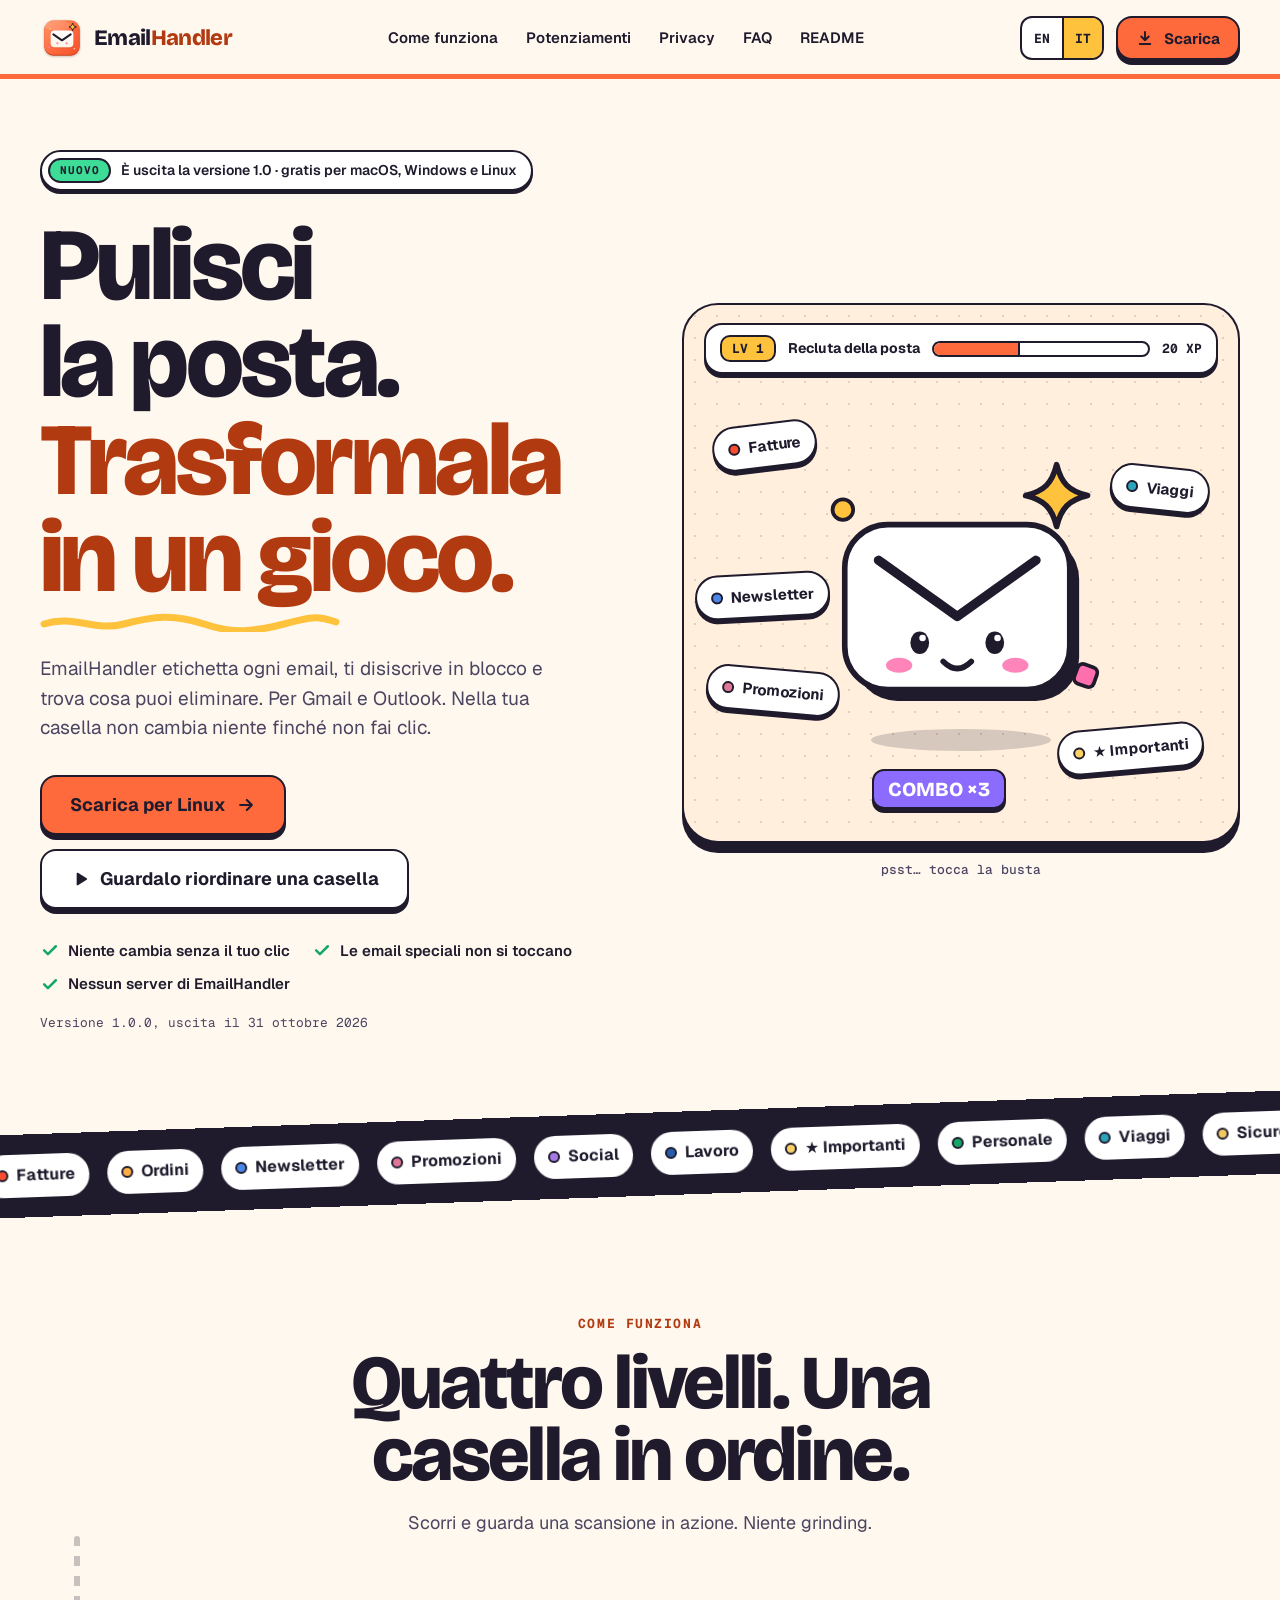
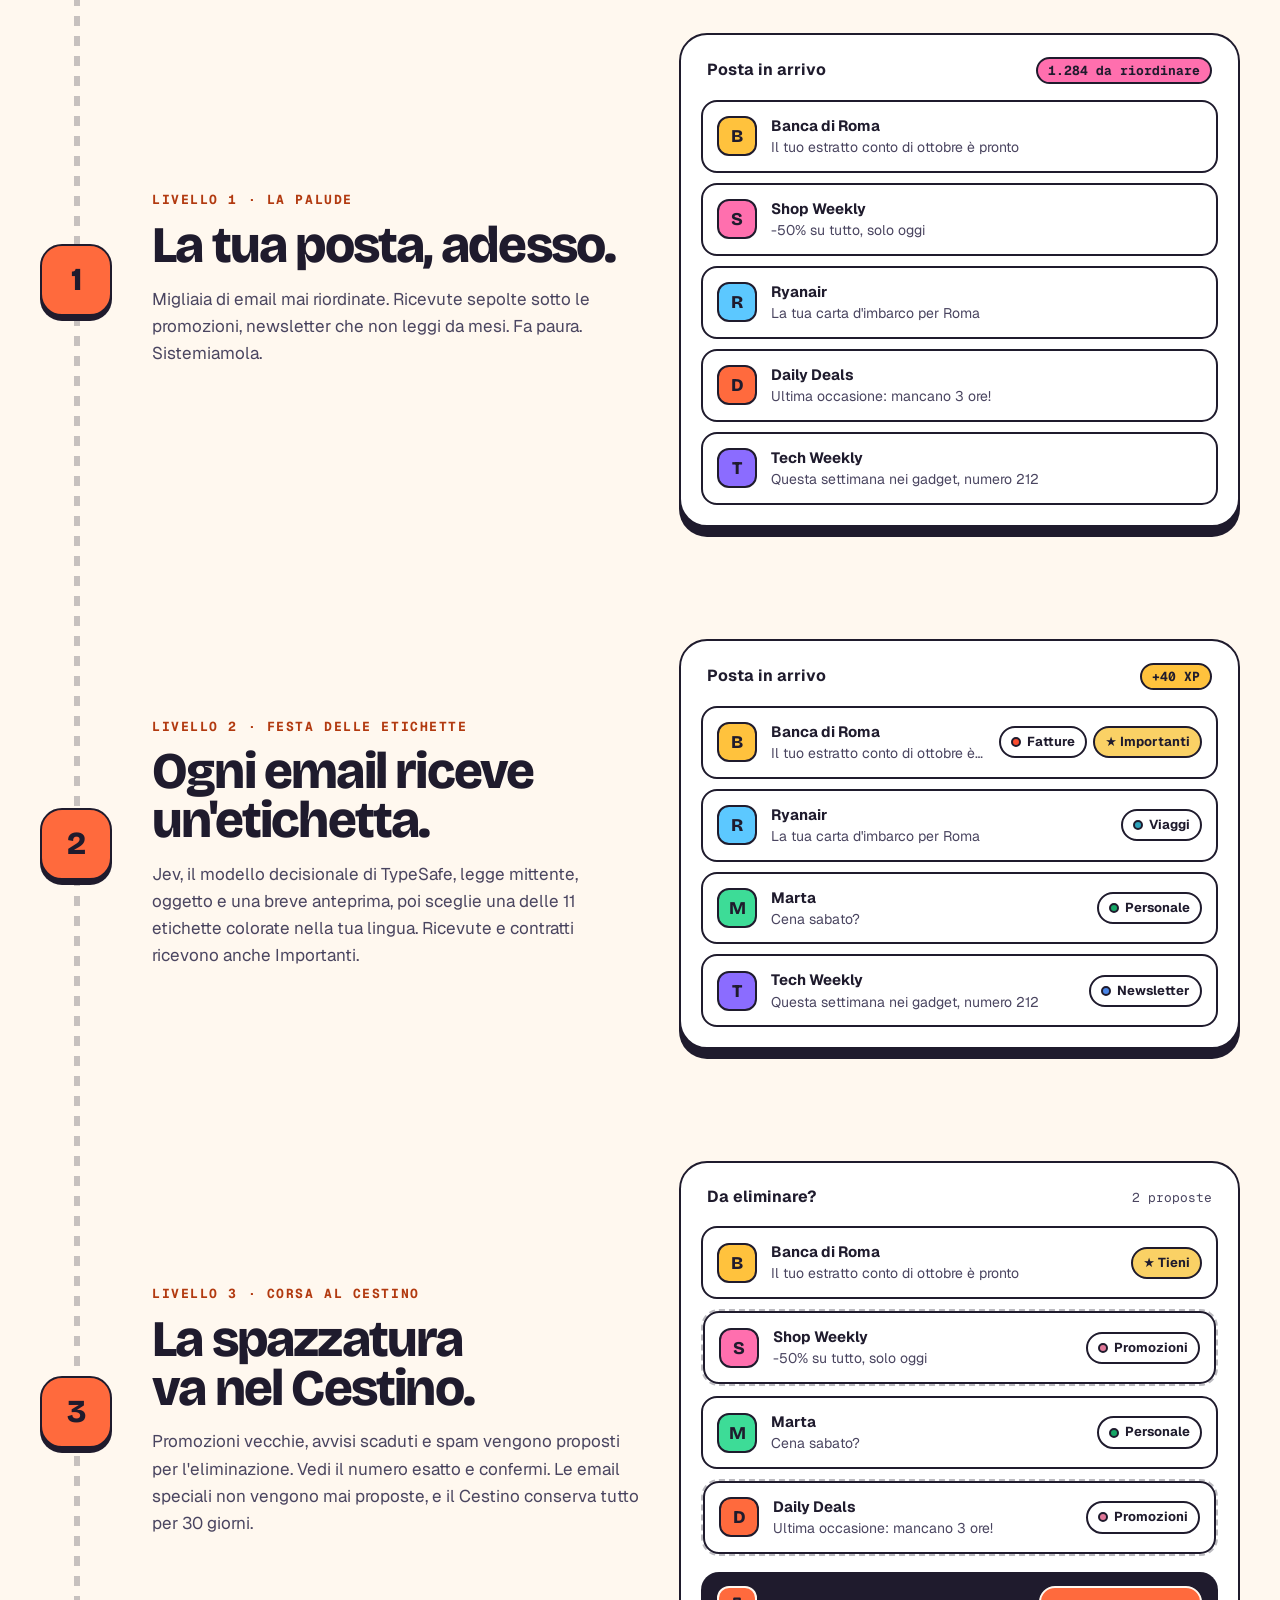
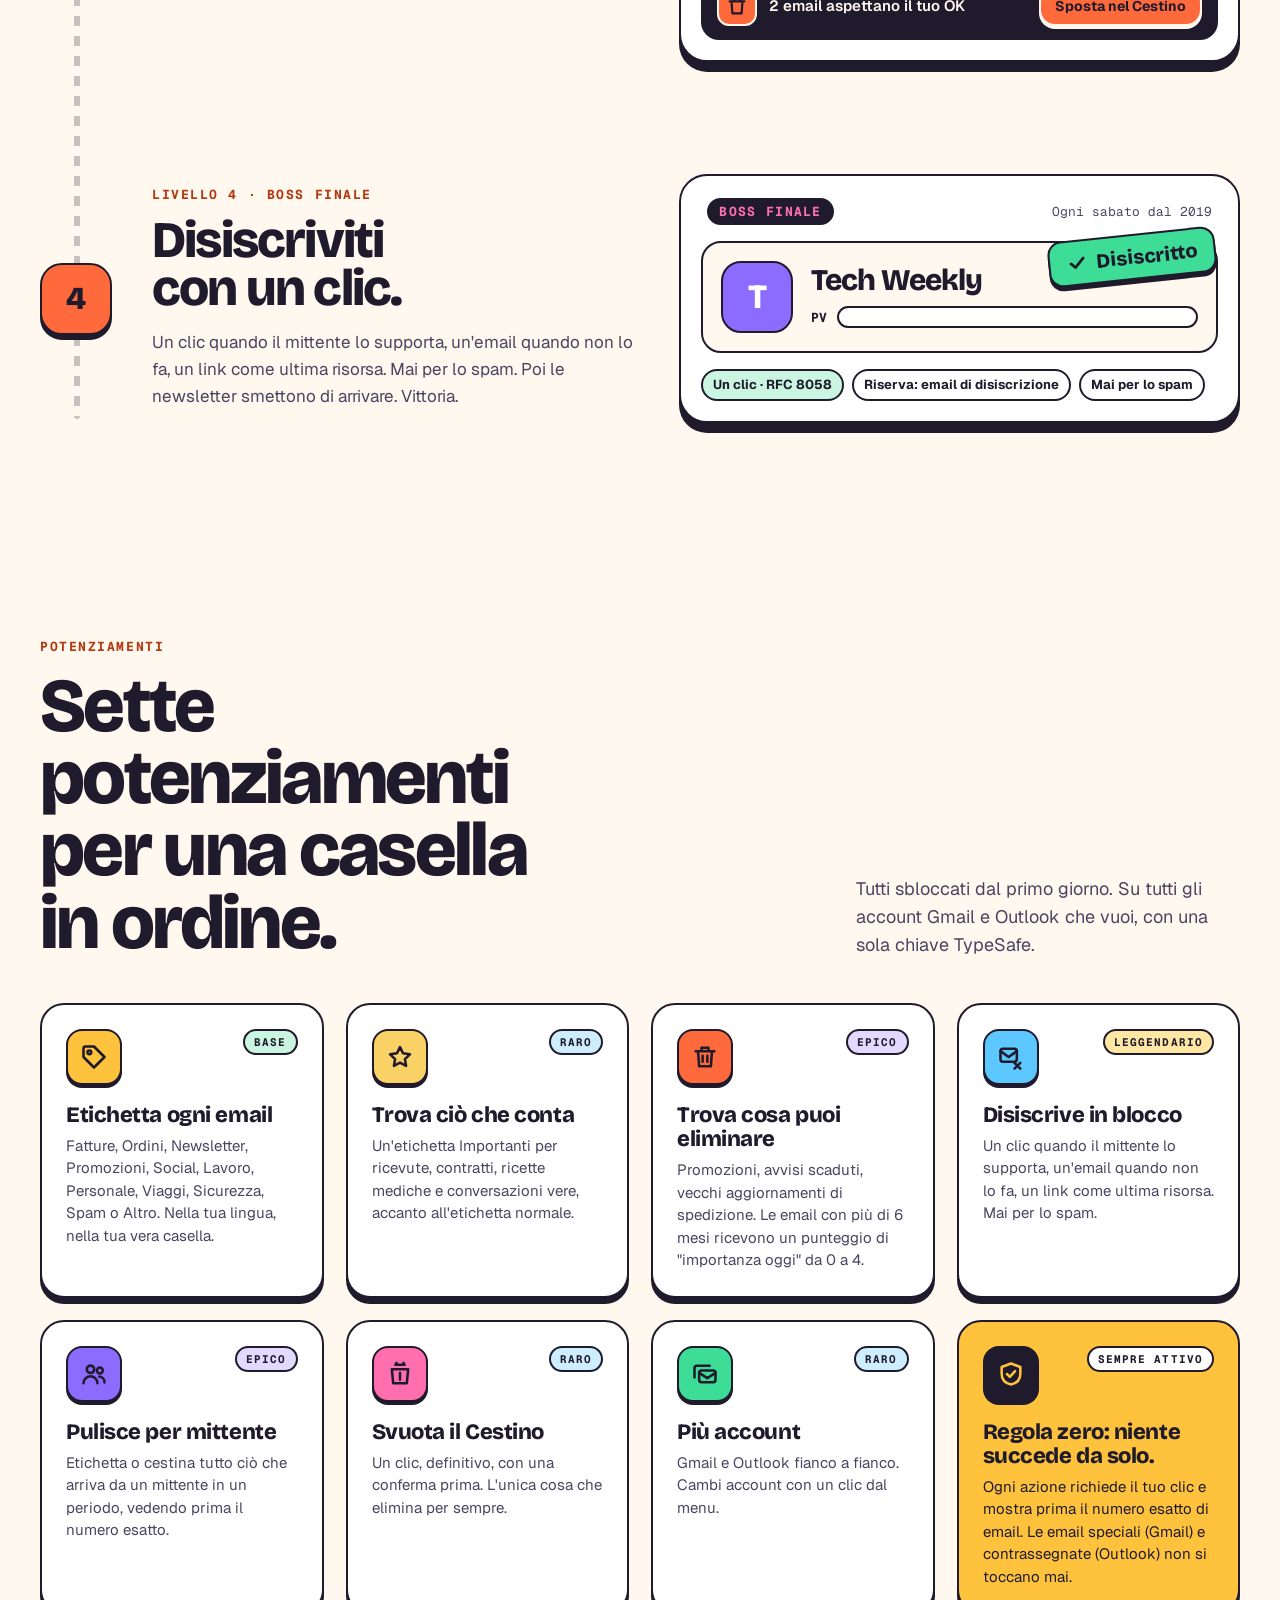
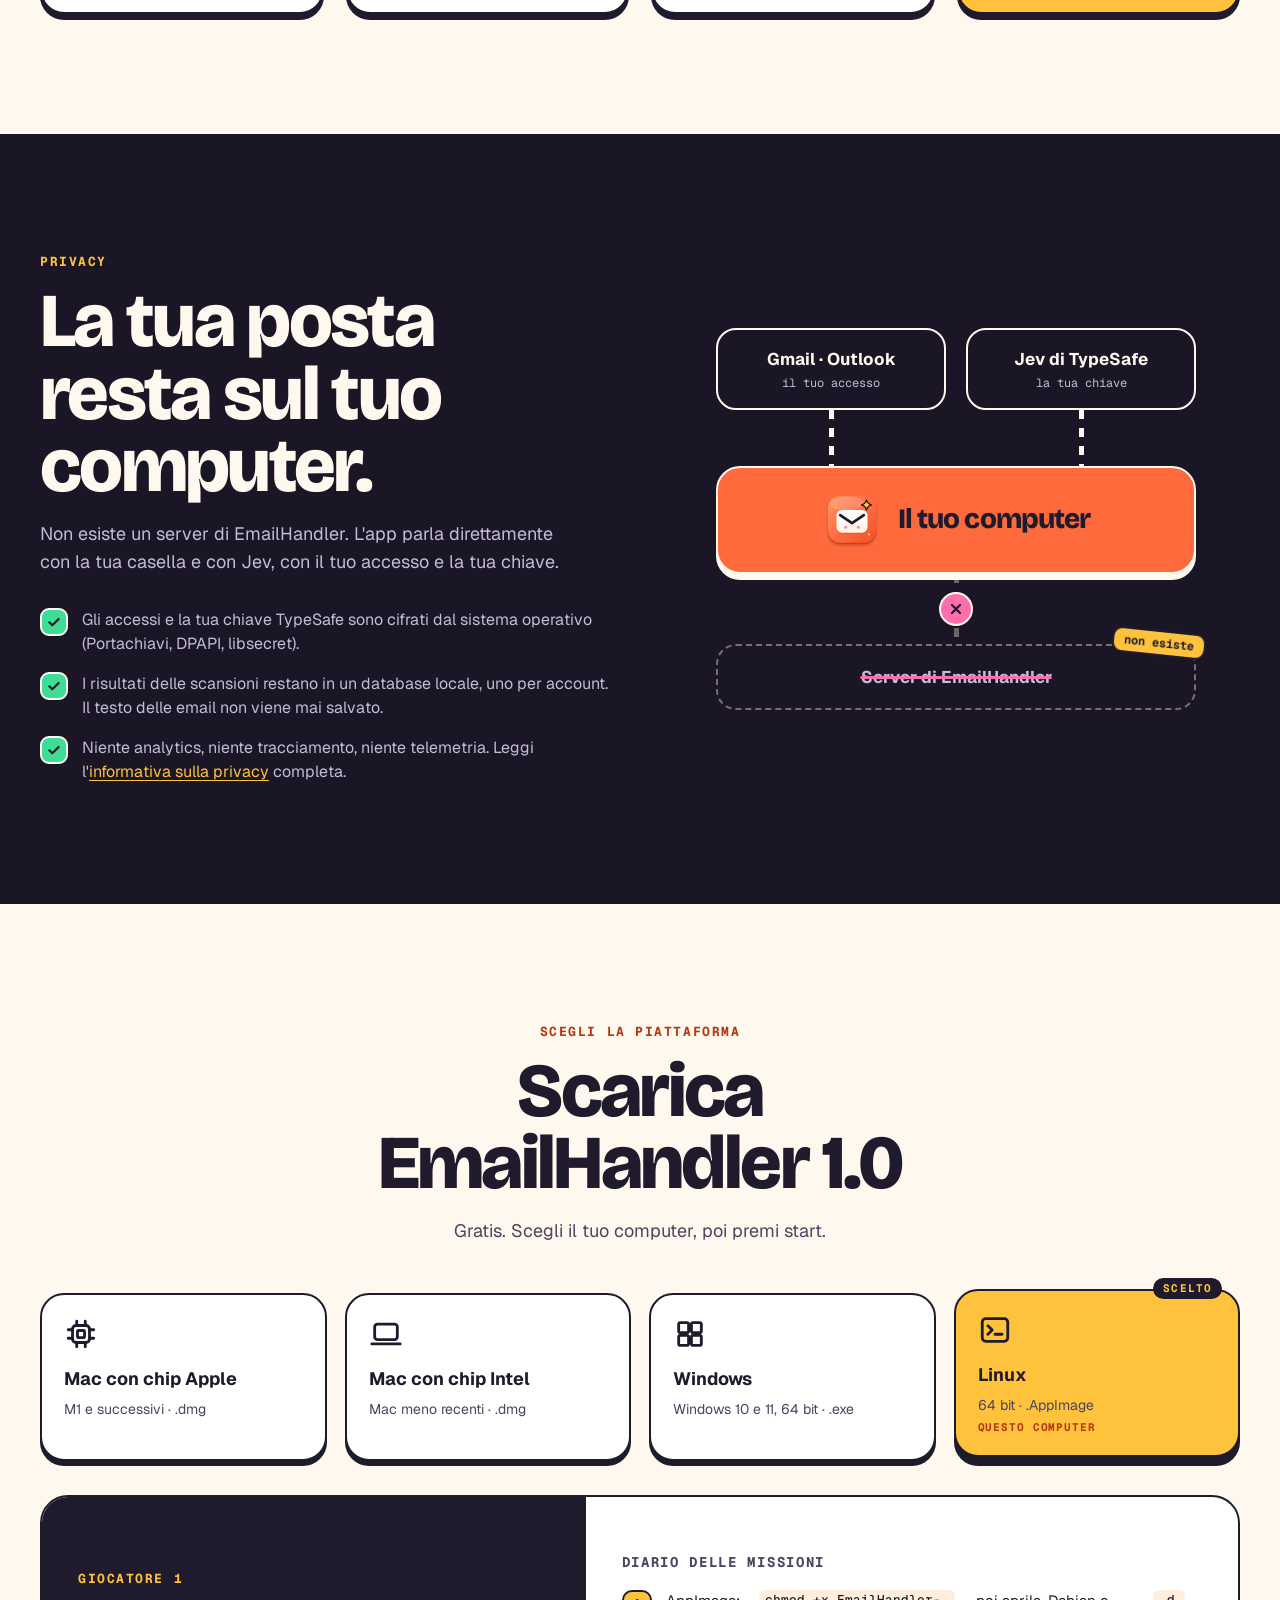
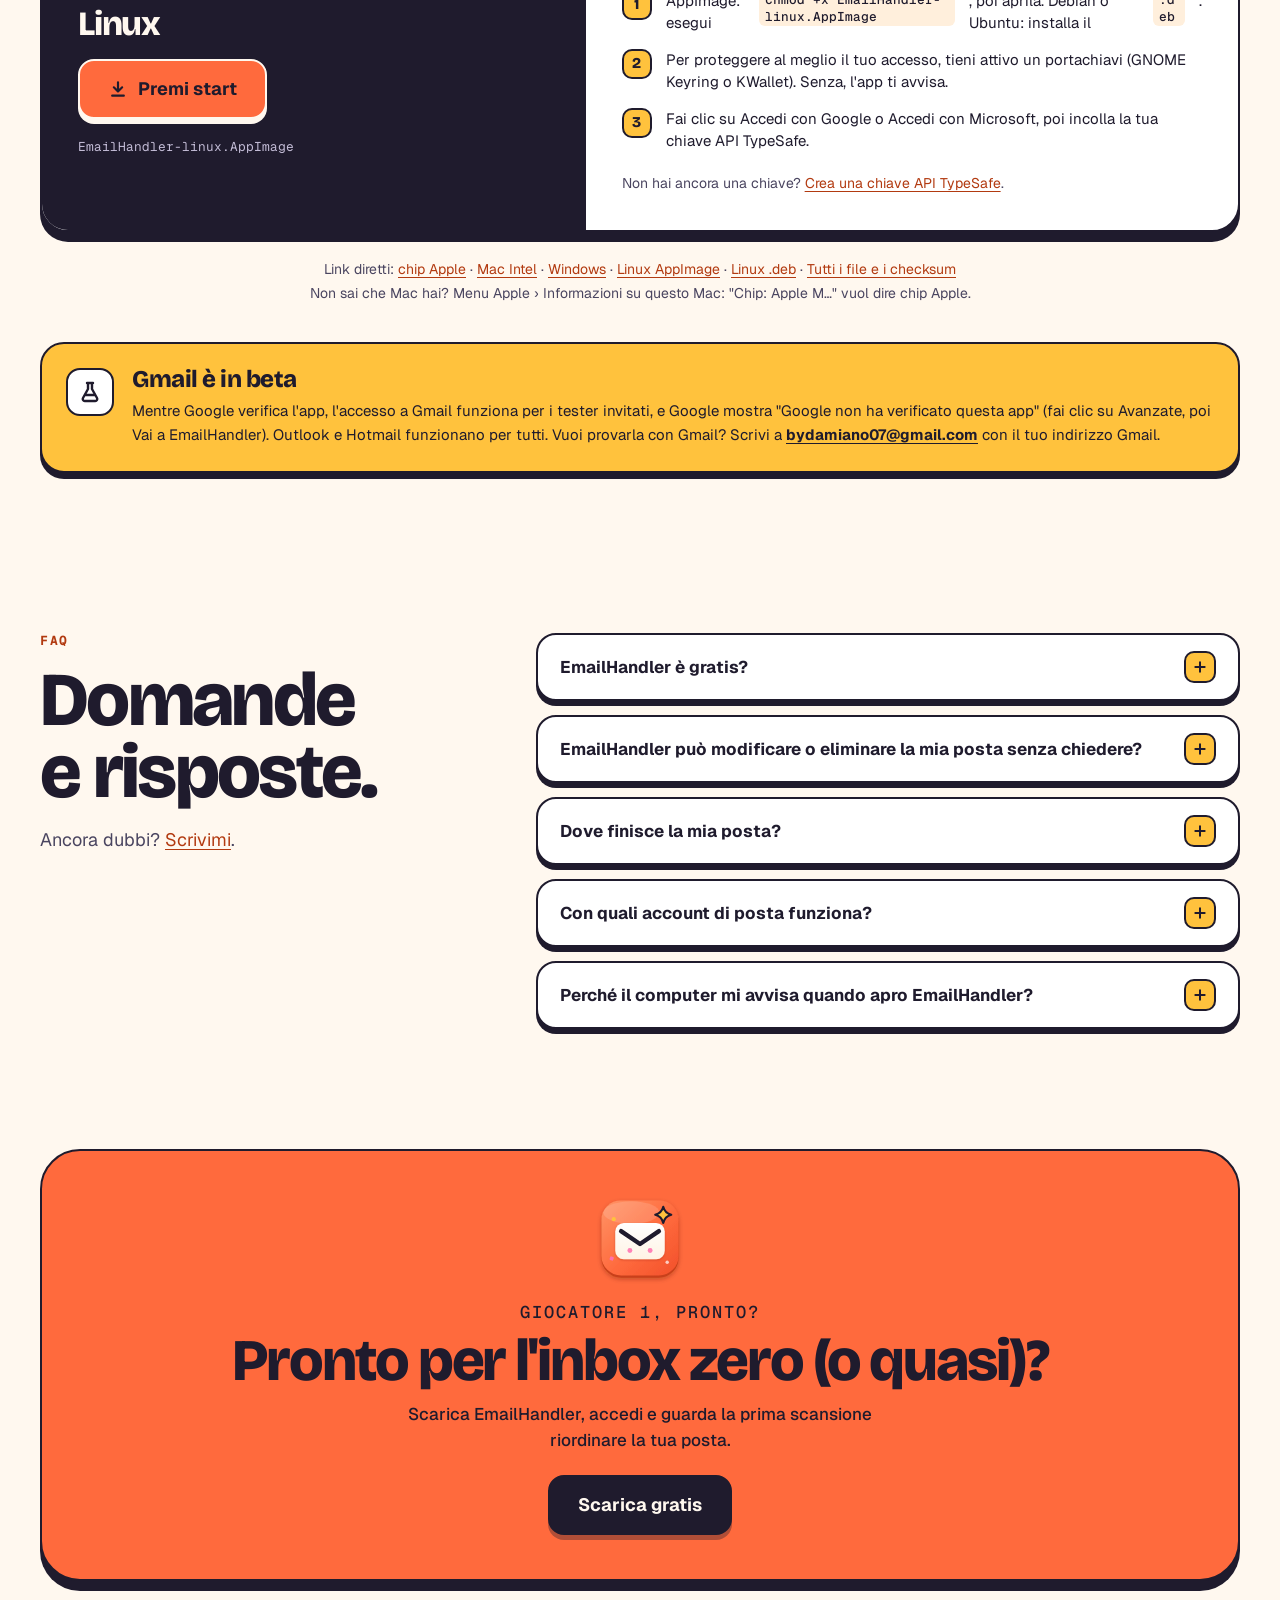
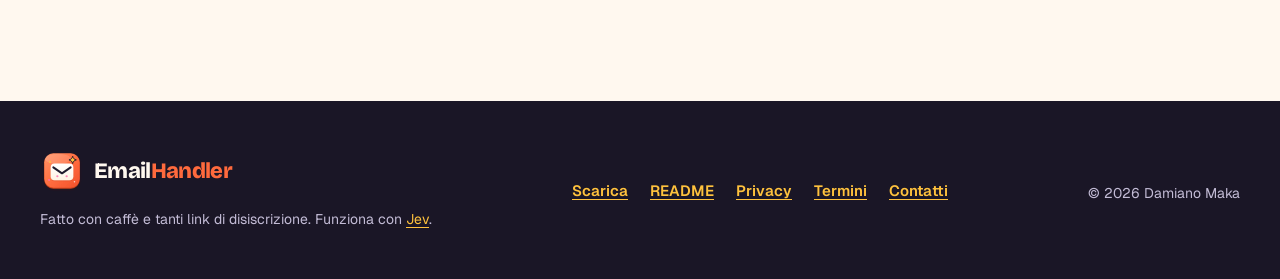
==== it/index.html @ 90ec6a53 "Italian version and one look for every page Every page now shares the home page header and footer, s" ====
<!doctype html>
<html lang="it" data-alt="../">
  <head>
    <meta charset="utf-8" />
    <meta name="viewport" content="width=device-width, initial-scale=1, viewport-fit=cover" />
    <script src="../lang.js"></script>
    <title>EmailHandler: pulisci la posta con l'AI, app desktop gratuita per Gmail e Outlook</title>
    <meta
      name="description"
      content="EmailHandler è un'app desktop gratuita per macOS, Windows e Linux che etichetta ogni email, ti disiscrive in blocco e trova cosa puoi eliminare. Funziona con Gmail e Outlook. La tua posta resta sul tuo computer."
    />
    <link rel="canonical" href="https://bydamiano.github.io/emailhandler-site/it/" />
    <link rel="alternate" hreflang="en" href="https://bydamiano.github.io/emailhandler-site/" />
    <link rel="alternate" hreflang="it" href="https://bydamiano.github.io/emailhandler-site/it/" />
    <link rel="alternate" hreflang="x-default" href="https://bydamiano.github.io/emailhandler-site/" />
    <meta name="robots" content="index, follow, max-image-preview:large" />
    <meta name="author" content="Damiano Maka" />
    <meta name="application-name" content="EmailHandler" />
    <meta name="theme-color" content="#fff8ef" />

    <meta property="og:type" content="website" />
    <meta property="og:site_name" content="EmailHandler" />
    <meta property="og:title" content="EmailHandler: pulisci la posta. Trasformala in un gioco." />
    <meta
      property="og:description"
      content="L'AI etichetta ogni email, ti disiscrive in blocco e trova cosa puoi eliminare. Un'app desktop gratuita per Gmail e Outlook."
    />
    <meta property="og:url" content="https://bydamiano.github.io/emailhandler-site/it/" />
    <meta property="og:image" content="https://bydamiano.github.io/emailhandler-site/assets/og-image.png" />
    <meta property="og:image:width" content="1200" />
    <meta property="og:image:height" content="630" />
    <meta property="og:image:alt" content="EmailHandler: pulisci la posta, trasformala in un gioco. Una finestra dell'app con email etichettate." />
    <meta property="og:locale" content="it_IT" />
    <meta property="og:locale:alternate" content="en_US" />
    <meta name="twitter:card" content="summary_large_image" />
    <meta name="twitter:title" content="EmailHandler: pulisci la posta. Trasformala in un gioco." />
    <meta
      name="twitter:description"
      content="L'AI etichetta ogni email, ti disiscrive in blocco e trova cosa puoi eliminare. Gratis per macOS, Windows e Linux."
    />
    <meta name="twitter:image" content="https://bydamiano.github.io/emailhandler-site/assets/og-image.png" />

    <link rel="icon" href="../assets/icon.svg" type="image/svg+xml" />
    <link rel="icon" href="../assets/icon-192.png" type="image/png" sizes="192x192" />
    <link rel="apple-touch-icon" href="../assets/apple-touch-icon.png" />

    <link rel="preconnect" href="https://fonts.googleapis.com" />
    <link rel="preconnect" href="https://fonts.gstatic.com" crossorigin />
    <link
      rel="stylesheet"
      href="https://fonts.googleapis.com/css2?family=Bricolage+Grotesque:opsz,wght@12..96,500..800&family=Geist+Mono:wght@400..700&family=Geist:wght@400..700&display=swap"
    />
    <link rel="stylesheet" href="../style.css" />

    <script type="application/ld+json">
      {
        "@context": "https://schema.org",
        "@type": "SoftwareApplication",
        "name": "EmailHandler",
        "description": "App desktop gratuita che etichetta ogni email, ti disiscrive in blocco e trova cosa puoi eliminare. Funziona con Gmail e Outlook; la posta resta sul tuo computer.",
        "url": "https://bydamiano.github.io/emailhandler-site/it/",
        "inLanguage": "it",
        "applicationCategory": "UtilitiesApplication",
        "operatingSystem": "macOS, Windows, Linux",
        "softwareVersion": "1.0.0",
        "datePublished": "2026-10-31",
        "downloadUrl": "https://github.com/bydamiano/emailhandler-site/releases/latest",
        "image": "https://bydamiano.github.io/emailhandler-site/assets/icon-512.png",
        "screenshot": "https://bydamiano.github.io/emailhandler-site/assets/og-image.png",
        "offers": { "@type": "Offer", "price": "0", "priceCurrency": "EUR" },
        "author": { "@type": "Person", "name": "Damiano Maka" }
      }
    </script>
    <script type="application/ld+json">
      {
        "@context": "https://schema.org",
        "@type": "FAQPage",
        "inLanguage": "it",
        "mainEntity": [
          {
            "@type": "Question",
            "name": "EmailHandler è gratis?",
            "acceptedAnswer": { "@type": "Answer", "text": "Sì. L'app è gratuita. Per capire cos'è ogni email usa Jev, il modello decisionale di TypeSafe, con la tua chiave API TypeSafe. TypeSafe ti addebita l'uso direttamente: costa una frazione di centesimo per email." }
          },
          {
            "@type": "Question",
            "name": "EmailHandler può modificare o eliminare la mia posta senza chiedere?",
            "acceptedAnswer": { "@type": "Answer", "text": "No. Le scansioni leggono e suggeriscono soltanto. Etichette, spostamento nel Cestino e disiscrizioni avvengono solo dopo il tuo clic, e prima vedi il numero esatto di email. Le email eliminate vanno nel Cestino; solo Svuota cestino elimina per sempre, dopo una conferma." }
          },
          {
            "@type": "Question",
            "name": "Dove finisce la mia posta?",
            "acceptedAnswer": { "@type": "Answer", "text": "L'app parla direttamente con Gmail o Outlook con il tuo accesso, e con TypeSafe con la tua chiave. Non esiste un server di EmailHandler. I risultati restano sul tuo computer e gli accessi sono cifrati dal sistema operativo." }
          },
          {
            "@type": "Question",
            "name": "Con quali account di posta funziona?",
            "acceptedAnswer": { "@type": "Answer", "text": "Gmail e Google Workspace, e Outlook.com, Hotmail, Live, MSN e Microsoft 365. Puoi collegare più account." }
          },
          {
            "@type": "Question",
            "name": "Perché il computer mi avvisa quando apro EmailHandler?",
            "acceptedAnswer": { "@type": "Answer", "text": "L'app è gratuita e non è firmata con un certificato Apple o Microsoft a pagamento. Su macOS apri Impostazioni di Sistema, Privacy e sicurezza, e fai clic su Apri comunque. Su Windows fai clic su Ulteriori informazioni, poi Esegui comunque. Lo fai una volta sola." }
          }
        ]
      }
    </script>
  </head>
  <body>
    <a class="skip btn btn-go" href="#main">Vai al contenuto</a>

    <header class="site-header">
      <div class="container">
        <a class="brand" href="./" aria-label="EmailHandler, pagina iniziale">
          <img src="../assets/icon.svg" alt="" width="44" height="44" />
          <span>Email<span class="hot">Handler</span></span>
        </a>
        <nav class="nav" aria-label="Sito">
          <a href="#levels">Come funziona</a>
          <a href="#powerups">Potenziamenti</a>
          <a href="#privacy">Privacy</a>
          <a href="#faq">FAQ</a>
          <a href="readme.html">README</a>
        </nav>
        <div class="hdr-end">
          <nav class="lang" aria-label="Lingua">
            <a href="../" hreflang="en" lang="en" data-lang="en">EN</a>
            <a href="./" hreflang="it" lang="it" data-lang="it" aria-current="true">IT</a>
          </nav>
          <a class="btn btn-go btn-sm" href="#download">
            <svg viewBox="0 0 24 24" width="18" height="18" fill="none" stroke="currentColor" stroke-width="2.6" stroke-linecap="round" stroke-linejoin="round" aria-hidden="true"><path d="M12 4v11M7 10l5 5 5-5M5 20h14" /></svg>
            <span class="label">Scarica</span>
          </a>
        </div>
      </div>
      <div class="progress" aria-hidden="true"></div>
    </header>

    <main id="main">
      <!-- ===== Hero ===== -->
      <section class="container hero" aria-labelledby="hero-title">
        <div>
          <p class="pill in" style="--d: 0"><span class="badge">NUOVO</span>È uscita la versione 1.0 · gratis per macOS, Windows e Linux</p>
          <h1 id="hero-title" class="display">
            <span class="in" style="--d: 1">Pulisci la posta.</span>
            <span class="in hot" style="--d: 2">Trasformala in un gioco.</span>
          </h1>
          <svg class="squiggle in" style="--d: 3" viewBox="0 0 300 20" aria-hidden="true"><path d="M4 12c30-10 50 8 80 0s50-10 80 0 50 8 80 0 34-8 52-2" fill="none" stroke="#ffc23d" stroke-width="7" stroke-linecap="round" /></svg>
          <p class="lead in" style="--d: 3">
            EmailHandler etichetta ogni email, ti disiscrive in blocco e trova cosa puoi eliminare. Per Gmail e Outlook.
            Nella tua casella non cambia niente finché non fai clic.
          </p>
          <div class="hero-actions in" style="--d: 4">
            <a class="btn btn-go btn-lg" id="hero-download" href="#download">
              <span id="hero-download-text">Scarica gratis</span>
              <svg viewBox="0 0 24 24" width="20" height="20" fill="none" stroke="currentColor" stroke-width="2.6" stroke-linecap="round" stroke-linejoin="round" aria-hidden="true"><path d="M5 12h14M13 6l6 6-6 6" /></svg>
            </a>
            <a class="btn btn-ghost btn-lg" href="#levels">
              <svg viewBox="0 0 24 24" width="20" height="20" fill="currentColor" aria-hidden="true"><path d="M8 5.5v13a1 1 0 0 0 1.5.86l10.5-6.5a1 1 0 0 0 0-1.72L9.5 4.64A1 1 0 0 0 8 5.5Z" /></svg>
              Guardalo riordinare una casella
            </a>
          </div>
          <ul class="hero-checks in" style="--d: 5">
            <li class="check"><svg viewBox="0 0 24 24" width="20" height="20" fill="none" stroke="#16a766" stroke-width="3" stroke-linecap="round" stroke-linejoin="round" aria-hidden="true"><path d="M5 12.5l4.5 4.5L19 7.5" /></svg>Niente cambia senza il tuo clic</li>
            <li class="check"><svg viewBox="0 0 24 24" width="20" height="20" fill="none" stroke="#16a766" stroke-width="3" stroke-linecap="round" stroke-linejoin="round" aria-hidden="true"><path d="M5 12.5l4.5 4.5L19 7.5" /></svg>Le email speciali non si toccano</li>
            <li class="check"><svg viewBox="0 0 24 24" width="20" height="20" fill="none" stroke="#16a766" stroke-width="3" stroke-linecap="round" stroke-linejoin="round" aria-hidden="true"><path d="M5 12.5l4.5 4.5L19 7.5" /></svg>Nessun server di EmailHandler</li>
          </ul>
          <p class="meta hero-meta in" style="--d: 6">Versione 1.0.0, uscita il 31 ottobre 2026</p>
        </div>

        <div class="parallax">
          <div class="stage in" style="--d: 2">
            <div class="hud">
              <span class="badge" id="hud-level">LV 1</span>
              <span class="hud-name hide-sm" id="hud-name">Recluta della posta</span>
              <div class="xp-track" aria-hidden="true"><div class="xp-fill" id="hud-fill"></div></div>
              <span class="hud-xp" id="hud-xp">20 XP</span>
            </div>

            <span class="chip" aria-hidden="true" style="top: 22%; left: 5%; --rot: -7deg; animation-delay: -0.4s"><span class="dot" style="--c: #fb4c2f"></span>Fatture</span>
            <span class="chip" aria-hidden="true" style="top: 30%; right: 5%; --rot: 6deg; animation-delay: -1.6s"><span class="dot" style="--c: #2da2bb"></span>Viaggi</span>
            <span class="chip" aria-hidden="true" style="bottom: 24%; left: 4%; --rot: 5deg; animation-delay: -2.4s"><span class="dot" style="--c: #e07798"></span>Promozioni</span>
            <span class="chip" aria-hidden="true" style="bottom: 13%; right: 6%; --rot: -5deg; animation-delay: -1s"><span class="dot" style="--c: #fad165"></span>★ Importanti</span>
            <span class="chip hide-sm" aria-hidden="true" style="top: 50%; left: 2%; --rot: -3deg; animation-delay: -3s"><span class="dot" style="--c: #4a86e8"></span>Newsletter</span>
            <span class="combo" aria-hidden="true">COMBO ×3</span>

            <div class="mascot-shadow" aria-hidden="true"></div>
            <button type="button" class="poke" id="poke" aria-label="Tocca la busta per guadagnare 10 XP">
              <svg class="float" viewBox="0 0 320 300" width="100%" aria-hidden="true">
                <path class="spark" d="M262 22c5 20 13 28 33 33-20 5-28 13-33 33-5-20-13-28-33-33 20-5 28-13 33-33Z" fill="#ffc23d" stroke="#1f1b2d" stroke-width="6" stroke-linejoin="round" />
                <circle cx="34" cy="70" r="11" fill="#ffc23d" stroke="#1f1b2d" stroke-width="4" />
                <rect x="282" y="236" width="22" height="22" rx="6" transform="rotate(20 293 247)" fill="#ff6fae" stroke="#1f1b2d" stroke-width="4" />
                <rect x="46" y="98" width="240" height="176" rx="46" fill="#1f1b2d" />
                <rect x="36" y="86" width="240" height="176" rx="46" fill="#ffffff" stroke="#1f1b2d" stroke-width="6" />
                <path d="M72 124 156 184 240 124" fill="none" stroke="#1f1b2d" stroke-width="10" stroke-linecap="round" stroke-linejoin="round" />
                <g class="eye"><ellipse cx="116" cy="212" rx="10" ry="12" fill="#1f1b2d" /><circle cx="119" cy="207" r="3.5" fill="#ffffff" /></g>
                <g class="eye"><ellipse cx="196" cy="212" rx="10" ry="12" fill="#1f1b2d" /><circle cx="199" cy="207" r="3.5" fill="#ffffff" /></g>
                <ellipse cx="94" cy="236" rx="14" ry="8" fill="#ff6fae" opacity="0.85" />
                <ellipse cx="218" cy="236" rx="14" ry="8" fill="#ff6fae" opacity="0.85" />
                <path d="M141 232q15 15 30 0" fill="none" stroke="#1f1b2d" stroke-width="6" stroke-linecap="round" />
              </svg>
            </button>
            <span class="xp-pop" id="xp-pop" aria-hidden="true">+10 XP</span>
            <span class="lvup" id="lvup" role="status"></span>
          </div>
          <p class="poke-hint">psst… tocca la busta</p>
        </div>
      </section>

      <!-- ===== Tag marquee ===== -->
      <div class="band" aria-hidden="true">
        <div class="band-track">
          <span class="chip"><span class="dot" style="--c: #fb4c2f"></span>Fatture</span>
          <span class="chip"><span class="dot" style="--c: #ffad47"></span>Ordini</span>
          <span class="chip"><span class="dot" style="--c: #4a86e8"></span>Newsletter</span>
          <span class="chip"><span class="dot" style="--c: #e07798"></span>Promozioni</span>
          <span class="chip"><span class="dot" style="--c: #a479e2"></span>Social</span>
          <span class="chip"><span class="dot" style="--c: #285bac"></span>Lavoro</span>
          <span class="chip"><span class="dot" style="--c: #fad165"></span>★ Importanti</span>
          <span class="chip"><span class="dot" style="--c: #16a766"></span>Personale</span>
          <span class="chip"><span class="dot" style="--c: #2da2bb"></span>Viaggi</span>
          <span class="chip"><span class="dot" style="--c: #f2c960"></span>Sicurezza</span>
          <span class="chip"><span class="dot" style="--c: #822111"></span>Spam e truffe</span>
          <span class="chip"><span class="dot" style="--c: #999999"></span>Altro</span>
          <!-- second copy: the loop scrolls by exactly half its width -->
          <span class="chip"><span class="dot" style="--c: #fb4c2f"></span>Fatture</span>
          <span class="chip"><span class="dot" style="--c: #ffad47"></span>Ordini</span>
          <span class="chip"><span class="dot" style="--c: #4a86e8"></span>Newsletter</span>
          <span class="chip"><span class="dot" style="--c: #e07798"></span>Promozioni</span>
          <span class="chip"><span class="dot" style="--c: #a479e2"></span>Social</span>
          <span class="chip"><span class="dot" style="--c: #285bac"></span>Lavoro</span>
          <span class="chip"><span class="dot" style="--c: #fad165"></span>★ Importanti</span>
          <span class="chip"><span class="dot" style="--c: #16a766"></span>Personale</span>
          <span class="chip"><span class="dot" style="--c: #2da2bb"></span>Viaggi</span>
          <span class="chip"><span class="dot" style="--c: #f2c960"></span>Sicurezza</span>
          <span class="chip"><span class="dot" style="--c: #822111"></span>Spam e truffe</span>
          <span class="chip"><span class="dot" style="--c: #999999"></span>Altro</span>
        </div>
      </div>

      <!-- ===== Levels ===== -->
      <section id="levels" class="container levels" aria-labelledby="levels-title">
        <div class="section-head sr">
          <p class="eyebrow">Come funziona</p>
          <h2 id="levels-title" class="display">Quattro livelli. Una casella in ordine.</h2>
          <p class="lead">Scorri e guarda una scansione in azione. Niente grinding.</p>
        </div>

        <div class="track-line" aria-hidden="true"><div class="track-fill"></div></div>

        <div class="lv l1">
          <div class="lv-node" aria-hidden="true">1</div>
          <div class="lv-text sr">
            <p class="eyebrow">Livello 1 · La palude</p>
            <h3 class="display">La tua posta, adesso.</h3>
            <p>Migliaia di email mai riordinate. Ricevute sepolte sotto le promozioni, newsletter che non leggi da mesi. Fa paura. Sistemiamola.</p>
          </div>
          <div class="vis" role="img" aria-label="Una casella in disordine: cinque email non riordinate ammucchiate storte, con un contatore delle non lette.">
            <div class="vis-top"><strong>Posta in arrivo</strong><span class="badge pulse" style="background: #ff6fae">1.284 da riordinare</span></div>
            <div class="mail">
              <div class="mrow mess" style="--tx: -30px; --ty: 10px; --r: -6deg"><span class="av" style="--c: #ffc23d">B</span><div><div class="who">Banca di Roma</div><div class="subj">Il tuo estratto conto di ottobre è pronto</div></div></div>
              <div class="mrow mess" style="--tx: 40px; --ty: -6px; --r: 5deg"><span class="av" style="--c: #ff6fae">S</span><div><div class="who">Shop Weekly</div><div class="subj">-50% su tutto, solo oggi</div></div></div>
              <div class="mrow mess" style="--tx: -14px; --ty: 4px; --r: -3deg"><span class="av" style="--c: #5cc8ff">R</span><div><div class="who">Ryanair</div><div class="subj">La tua carta d'imbarco per Roma</div></div></div>
              <div class="mrow mess" style="--tx: 26px; --ty: -10px; --r: 7deg"><span class="av" style="--c: #ff6a3d">D</span><div><div class="who">Daily Deals</div><div class="subj">Ultima occasione: mancano 3 ore!</div></div></div>
              <div class="mrow mess" style="--tx: -36px; --ty: 0px; --r: -5deg"><span class="av" style="--c: #8b6cff">T</span><div><div class="who">Tech Weekly</div><div class="subj">Questa settimana nei gadget, numero 212</div></div></div>
            </div>
          </div>
        </div>

        <div class="lv l2">
          <div class="lv-node" aria-hidden="true">2</div>
          <div class="lv-text sr">
            <p class="eyebrow">Livello 2 · Festa delle etichette</p>
            <h3 class="display">Ogni email riceve un'etichetta.</h3>
            <p>Jev, il modello decisionale di TypeSafe, legge mittente, oggetto e una breve anteprima, poi sceglie una delle 11 etichette colorate nella tua lingua. Ricevute e contratti ricevono anche Importanti.</p>
          </div>
          <div class="vis" role="img" aria-label="Quattro email ricevono etichette colorate: Fatture e Importanti, Viaggi, Personale, Newsletter.">
            <div class="vis-top"><strong>Posta in arrivo</strong><span class="badge" style="background: #ffc23d">+40 XP</span></div>
            <div class="mail">
              <div class="mrow"><span class="av" style="--c: #ffc23d">B</span><div><div class="who">Banca di Roma</div><div class="subj">Il tuo estratto conto di ottobre è pronto</div></div><span class="tags"><span class="tag stamp" style="--i: 0"><span class="dot" style="--c: #fb4c2f"></span>Fatture</span><span class="tag stamp" style="--i: 1; background: #fad165">★ Importanti</span></span></div>
              <div class="mrow"><span class="av" style="--c: #5cc8ff">R</span><div><div class="who">Ryanair</div><div class="subj">La tua carta d'imbarco per Roma</div></div><span class="tag stamp" style="--i: 2"><span class="dot" style="--c: #2da2bb"></span>Viaggi</span></div>
              <div class="mrow"><span class="av" style="--c: #3ddc97">M</span><div><div class="who">Marta</div><div class="subj">Cena sabato?</div></div><span class="tag stamp" style="--i: 3"><span class="dot" style="--c: #16a766"></span>Personale</span></div>
              <div class="mrow"><span class="av" style="--c: #8b6cff">T</span><div><div class="who">Tech Weekly</div><div class="subj">Questa settimana nei gadget, numero 212</div></div><span class="tag stamp" style="--i: 4"><span class="dot" style="--c: #4a86e8"></span>Newsletter</span></div>
            </div>
          </div>
        </div>

        <div class="lv l3">
          <div class="lv-node" aria-hidden="true">3</div>
          <div class="lv-text sr">
            <p class="eyebrow">Livello 3 · Corsa al cestino</p>
            <h3 class="display">La spazzatura va nel Cestino.</h3>
            <p>Promozioni vecchie, avvisi scaduti e spam vengono proposti per l'eliminazione. Vedi il numero esatto e confermi. Le email speciali non vengono mai proposte, e il Cestino conserva tutto per 30 giorni.</p>
          </div>
          <div class="vis" role="img" aria-label="Due email promozionali scivolano nel Cestino; un contatore dice che 2 email aspettano il tuo OK.">
            <div class="vis-top"><strong>Da eliminare?</strong><span class="meta">2 proposte</span></div>
            <div class="mail">
              <div class="mrow"><span class="av" style="--c: #ffc23d">B</span><div><div class="who">Banca di Roma</div><div class="subj">Il tuo estratto conto di ottobre è pronto</div></div><span class="tag" style="background: #fad165">★ Tieni</span></div>
              <div class="slot"><div class="mrow junk"><span class="av" style="--c: #ff6fae">S</span><div><div class="who">Shop Weekly</div><div class="subj">-50% su tutto, solo oggi</div></div><span class="tag"><span class="dot" style="--c: #e07798"></span>Promozioni</span></div></div>
              <div class="mrow"><span class="av" style="--c: #3ddc97">M</span><div><div class="who">Marta</div><div class="subj">Cena sabato?</div></div><span class="tag"><span class="dot" style="--c: #16a766"></span>Personale</span></div>
              <div class="slot"><div class="mrow junk"><span class="av" style="--c: #ff6a3d">D</span><div><div class="who">Daily Deals</div><div class="subj">Ultima occasione: mancano 3 ore!</div></div><span class="tag"><span class="dot" style="--c: #e07798"></span>Promozioni</span></div></div>
            </div>
            <div class="trash-bar">
              <span><span class="bin"><svg viewBox="0 0 24 24" width="22" height="22" fill="none" stroke="#1f1b2d" stroke-width="2.4" stroke-linecap="round" stroke-linejoin="round" aria-hidden="true"><path d="M4 7h16M9 7V4h6v3M6 7l1 13h10l1-13" /></svg></span>2 email aspettano il tuo OK</span>
              <span class="btn btn-go">Sposta nel Cestino</span>
            </div>
          </div>
        </div>

        <div class="lv l4">
          <div class="lv-node" aria-hidden="true">4</div>
          <div class="lv-text sr">
            <p class="eyebrow">Livello 4 · Boss finale</p>
            <h3 class="display">Disiscriviti con un clic.</h3>
            <p>Un clic quando il mittente lo supporta, un'email quando non lo fa, un link come ultima risorsa. Mai per lo spam. Poi le newsletter smettono di arrivare. Vittoria.</p>
          </div>
          <div class="vis" role="img" aria-label="Boss finale: la newsletter Tech Weekly perde tutti i punti vita e riceve il timbro Disiscritto.">
            <div class="boss">
              <div class="vis-top">
                <span class="badge" style="background: #1f1b2d; color: #ff6fae; letter-spacing: 0.1em">BOSS FINALE</span>
                <span class="meta">Ogni sabato dal 2019</span>
              </div>
              <div class="boss-card">
                <span class="av" style="--c: #8b6cff">T</span>
                <div style="flex: 1; min-width: 0">
                  <div class="display">Tech Weekly</div>
                  <div class="hp-row">PV <div class="hp"><div class="hp-fill"></div></div></div>
                </div>
              </div>
            </div>
            <span class="ko"><svg viewBox="0 0 24 24" width="22" height="22" fill="none" stroke="#1f1b2d" stroke-width="3" stroke-linecap="round" stroke-linejoin="round" aria-hidden="true"><path d="M5 12.5l4.5 4.5L19 7.5" /></svg>Disiscritto</span>
            <div class="vis-foot">
              <span class="tag" style="background: #c9f5e1">Un clic · RFC 8058</span>
              <span class="tag">Riserva: email di disiscrizione</span>
              <span class="tag">Mai per lo spam</span>
            </div>
          </div>
        </div>
      </section>

      <!-- ===== Power-ups ===== -->
      <section id="powerups" class="container powerups" aria-labelledby="pu-title">
        <div class="split-head sr">
          <div>
            <p class="eyebrow">Potenziamenti</p>
            <h2 id="pu-title" class="display">Sette potenziamenti per una casella in ordine.</h2>
          </div>
          <p class="lead">Tutti sbloccati dal primo giorno. Su tutti gli account Gmail e Outlook che vuoi, con una sola chiave TypeSafe.</p>
        </div>
        <ul class="pu-grid">
          <li class="pu" style="--i: 0">
            <div class="pu-card">
              <div class="pu-top"><span class="tile" style="--c: #ffc23d"><svg viewBox="0 0 24 24" width="28" height="28" fill="none" stroke="#1f1b2d" stroke-width="2.2" stroke-linecap="round" stroke-linejoin="round" aria-hidden="true"><path d="M3 12V4.5A1.5 1.5 0 0 1 4.5 3H12l9 9-9 9-9-9Z" /><circle cx="8" cy="8" r="1.6" /></svg></span><span class="rar" style="--c: #c9f5e1">Base</span></div>
              <h3>Etichetta ogni email</h3>
              <p>Fatture, Ordini, Newsletter, Promozioni, Social, Lavoro, Personale, Viaggi, Sicurezza, Spam o Altro. Nella tua lingua, nella tua vera casella.</p>
            </div>
          </li>
          <li class="pu" style="--i: 1">
            <div class="pu-card">
              <div class="pu-top"><span class="tile" style="--c: #fad165"><svg viewBox="0 0 24 24" width="28" height="28" fill="none" stroke="#1f1b2d" stroke-width="2.2" stroke-linecap="round" stroke-linejoin="round" aria-hidden="true"><path d="M12 3.5l2.6 5.3 5.9.9-4.3 4.1 1 5.8-5.2-2.7-5.2 2.7 1-5.8-4.3-4.1 5.9-.9Z" /></svg></span><span class="rar" style="--c: #cdeeff">Raro</span></div>
              <h3>Trova ciò che conta</h3>
              <p>Un'etichetta Importanti per ricevute, contratti, ricette mediche e conversazioni vere, accanto all'etichetta normale.</p>
            </div>
          </li>
          <li class="pu" style="--i: 2">
            <div class="pu-card">
              <div class="pu-top"><span class="tile" style="--c: #ff6a3d"><svg viewBox="0 0 24 24" width="28" height="28" fill="none" stroke="#1f1b2d" stroke-width="2.2" stroke-linecap="round" stroke-linejoin="round" aria-hidden="true"><path d="M4 7h16M9 7V4h6v3M6 7l1 13h10l1-13M10 11v5M14 11v5" /></svg></span><span class="rar" style="--c: #e2d9ff">Epico</span></div>
              <h3>Trova cosa puoi eliminare</h3>
              <p>Promozioni, avvisi scaduti, vecchi aggiornamenti di spedizione. Le email con più di 6 mesi ricevono un punteggio di "importanza oggi" da 0 a 4.</p>
            </div>
          </li>
          <li class="pu" style="--i: 3">
            <div class="pu-card">
              <div class="pu-top"><span class="tile" style="--c: #5cc8ff"><svg viewBox="0 0 24 24" width="28" height="28" fill="none" stroke="#1f1b2d" stroke-width="2.2" stroke-linecap="round" stroke-linejoin="round" aria-hidden="true"><rect x="3" y="5" width="14" height="11" rx="2" /><path d="M3 7l7 5 7-5M15 17l5 5M20 17l-5 5" /></svg></span><span class="rar" style="--c: #ffe7a3">Leggendario</span></div>
              <h3>Disiscrive in blocco</h3>
              <p>Un clic quando il mittente lo supporta, un'email quando non lo fa, un link come ultima risorsa. Mai per lo spam.</p>
            </div>
          </li>
          <li class="pu" style="--i: 4">
            <div class="pu-card">
              <div class="pu-top"><span class="tile" style="--c: #8b6cff"><svg viewBox="0 0 24 24" width="28" height="28" fill="none" stroke="#1f1b2d" stroke-width="2.2" stroke-linecap="round" stroke-linejoin="round" aria-hidden="true"><circle cx="9" cy="8" r="3.2" /><path d="M3 20c0-3.3 2.7-6 6-6s6 2.7 6 6" /><circle cx="17" cy="9" r="2.5" /><path d="M16.5 14.2c2.7.2 4.5 2.4 4.5 5" /></svg></span><span class="rar" style="--c: #e2d9ff">Epico</span></div>
              <h3>Pulisce per mittente</h3>
              <p>Etichetta o cestina tutto ciò che arriva da un mittente in un periodo, vedendo prima il numero esatto.</p>
            </div>
          </li>
          <li class="pu" style="--i: 5">
            <div class="pu-card">
              <div class="pu-top"><span class="tile" style="--c: #ff6fae"><svg viewBox="0 0 24 24" width="28" height="28" fill="none" stroke="#1f1b2d" stroke-width="2.2" stroke-linecap="round" stroke-linejoin="round" aria-hidden="true"><path d="M5 8h14l-1.2 12H6.2Z" /><path d="M9 4h6M12 11v6M15 2.5l1 1.5M9 2.5 8 4" /></svg></span><span class="rar" style="--c: #cdeeff">Raro</span></div>
              <h3>Svuota il Cestino</h3>
              <p>Un clic, definitivo, con una conferma prima. L'unica cosa che elimina per sempre.</p>
            </div>
          </li>
          <li class="pu" style="--i: 6">
            <div class="pu-card">
              <div class="pu-top"><span class="tile" style="--c: #3ddc97"><svg viewBox="0 0 24 24" width="28" height="28" fill="none" stroke="#1f1b2d" stroke-width="2.2" stroke-linecap="round" stroke-linejoin="round" aria-hidden="true"><rect x="7" y="9" width="14" height="10" rx="2" /><path d="M7 11l7 4.5 7-4.5M3 15V7a2 2 0 0 1 2-2h11" /></svg></span><span class="rar" style="--c: #cdeeff">Raro</span></div>
              <h3>Più account</h3>
              <p>Gmail e Outlook fianco a fianco. Cambi account con un clic dal menu.</p>
            </div>
          </li>
          <li class="pu" style="--i: 7">
            <div class="pu-card gold">
              <div class="pu-top"><span class="tile" style="--c: #1f1b2d"><svg viewBox="0 0 24 24" width="28" height="28" fill="none" stroke="#ffc23d" stroke-width="2.2" stroke-linecap="round" stroke-linejoin="round" aria-hidden="true"><path d="M12 3l8 3v6c0 5-3.5 8-8 9-4.5-1-8-4-8-9V6Z" /><path d="M8.5 12l2.5 2.5 4.5-5" /></svg></span><span class="rar" style="--c: #ffffff">Sempre attivo</span></div>
              <h3>Regola zero: niente succede da solo.</h3>
              <p>Ogni azione richiede il tuo clic e mostra prima il numero esatto di email. Le email speciali (Gmail) e contrassegnate (Outlook) non si toccano mai.</p>
            </div>
          </li>
        </ul>
      </section>

      <!-- ===== Privacy ===== -->
      <section id="privacy" class="night privacy" aria-labelledby="privacy-title">
        <div class="container">
          <div class="sr">
            <p class="eyebrow">Privacy</p>
            <h2 id="privacy-title" class="display">La tua posta resta sul tuo computer.</h2>
            <p class="lead">Non esiste un server di EmailHandler. L'app parla direttamente con la tua casella e con Jev, con il tuo accesso e la tua chiave.</p>
            <ul class="checks">
              <li><span class="chk-i"><svg viewBox="0 0 24 24" width="16" height="16" fill="none" stroke="#1f1b2d" stroke-width="3.2" stroke-linecap="round" stroke-linejoin="round" aria-hidden="true"><path d="M5 12.5l4.5 4.5L19 7.5" /></svg></span>Gli accessi e la tua chiave TypeSafe sono cifrati dal sistema operativo (Portachiavi, DPAPI, libsecret).</li>
              <li><span class="chk-i"><svg viewBox="0 0 24 24" width="16" height="16" fill="none" stroke="#1f1b2d" stroke-width="3.2" stroke-linecap="round" stroke-linejoin="round" aria-hidden="true"><path d="M5 12.5l4.5 4.5L19 7.5" /></svg></span>I risultati delle scansioni restano in un database locale, uno per account. Il testo delle email non viene mai salvato.</li>
              <li><span class="chk-i"><svg viewBox="0 0 24 24" width="16" height="16" fill="none" stroke="#1f1b2d" stroke-width="3.2" stroke-linecap="round" stroke-linejoin="round" aria-hidden="true"><path d="M5 12.5l4.5 4.5L19 7.5" /></svg></span><span>Niente analytics, niente tracciamento, niente telemetria. Leggi l'<a href="privacy.html">informativa sulla privacy</a> completa.</span></li>
            </ul>
          </div>

          <div class="flow sr" role="img" aria-label="Il tuo computer parla direttamente con Gmail o Outlook e con Jev di TypeSafe. In mezzo non c'è nessun server di EmailHandler.">
            <div class="flow-row">
              <div class="nbox">Gmail · Outlook<small>il tuo accesso</small></div>
              <div class="nbox">Jev di TypeSafe<small>la tua chiave</small></div>
            </div>
            <div class="flow-row"><div class="wire"></div><div class="wire"></div></div>
            <div class="me">
              <img src="../assets/icon.svg" alt="" width="60" height="60" />
              <span class="display">Il tuo computer</span>
            </div>
            <div class="cut">
              <div class="wire"></div>
              <span><svg viewBox="0 0 24 24" width="16" height="16" fill="none" stroke="#1f1b2d" stroke-width="3.4" stroke-linecap="round" aria-hidden="true"><path d="M6 6l12 12M18 6 6 18" /></svg></span>
            </div>
            <div class="ghost">
              <s>Server di EmailHandler</s>
              <span class="badge">non esiste</span>
            </div>
          </div>
        </div>
      </section>

      <!-- ===== Download ===== -->
      <section id="download" class="container download" aria-labelledby="download-title">
        <div class="section-head sr">
          <p class="eyebrow">Scegli la piattaforma</p>
          <h2 id="download-title" class="display">Scarica EmailHandler 1.0</h2>
          <p class="lead">Gratis. Scegli il tuo computer, poi premi start.</p>
        </div>

        <p class="phone-note" id="phone-note" hidden>
          EmailHandler è un'app desktop. Apri questa pagina sul tuo Mac o PC per scaricarla, oppure mandati il link:
          <strong>bydamiano.github.io/emailhandler-site/it</strong>
        </p>

        <div class="pf-grid" role="group" aria-label="Piattaforma">
          <button type="button" class="pf" aria-pressed="true" data-os="mac-arm" data-label="Mac con chip Apple" data-file="EmailHandler-mac-apple-silicon.dmg" data-steps="steps-mac">
            <span class="sel">Scelto</span>
            <svg viewBox="0 0 24 24" width="34" height="34" fill="none" stroke="#1f1b2d" stroke-width="2" stroke-linecap="round" stroke-linejoin="round" aria-hidden="true"><rect x="6" y="6" width="12" height="12" rx="2.5" /><rect x="9.5" y="9.5" width="5" height="5" rx="1" /><path d="M9 3v3M15 3v3M9 18v3M15 18v3M3 9h3M3 15h3M18 9h3M18 15h3" /></svg>
            <strong>Mac con chip Apple</strong>
            <span>M1 e successivi · .dmg</span>
            <span class="mine">Questo computer</span>
          </button>
          <button type="button" class="pf" aria-pressed="false" data-os="mac-intel" data-label="Mac con chip Intel" data-file="EmailHandler-mac-intel.dmg" data-steps="steps-mac">
            <span class="sel">Scelto</span>
            <svg viewBox="0 0 24 24" width="34" height="34" fill="none" stroke="#1f1b2d" stroke-width="2" stroke-linecap="round" stroke-linejoin="round" aria-hidden="true"><rect x="4" y="5" width="16" height="11" rx="2" /><path d="M2 19h20" /></svg>
            <strong>Mac con chip Intel</strong>
            <span>Mac meno recenti · .dmg</span>
            <span class="mine">Questo computer</span>
          </button>
          <button type="button" class="pf" aria-pressed="false" data-os="windows" data-label="Windows" data-file="EmailHandler-windows-setup.exe" data-steps="steps-win">
            <span class="sel">Scelto</span>
            <svg viewBox="0 0 24 24" width="34" height="34" fill="none" stroke="#1f1b2d" stroke-width="2" stroke-linejoin="round" aria-hidden="true"><rect x="4" y="4" width="7" height="7" rx="1.2" /><rect x="13" y="4" width="7" height="7" rx="1.2" /><rect x="4" y="13" width="7" height="7" rx="1.2" /><rect x="13" y="13" width="7" height="7" rx="1.2" /></svg>
            <strong>Windows</strong>
            <span>Windows 10 e 11, 64 bit · .exe</span>
            <span class="mine">Questo computer</span>
          </button>
          <button type="button" class="pf" aria-pressed="false" data-os="linux" data-label="Linux" data-file="EmailHandler-linux.AppImage" data-steps="steps-linux">
            <span class="sel">Scelto</span>
            <svg viewBox="0 0 24 24" width="34" height="34" fill="none" stroke="#1f1b2d" stroke-width="2" stroke-linecap="round" stroke-linejoin="round" aria-hidden="true"><rect x="3" y="4" width="18" height="16" rx="2.5" /><path d="M7 9l3 3-3 3M12 15h5" /></svg>
            <strong>Linux</strong>
            <span>64 bit · .AppImage</span>
            <span class="mine">Questo computer</span>
          </button>
        </div>

        <div class="start sr">
          <div class="start-go">
            <span class="eyebrow">Giocatore 1</span>
            <span class="display" id="start-name" aria-live="polite">Mac con chip Apple</span>
            <a class="btn btn-go btn-lg" id="start-link" data-download data-label="Mac con chip Apple" href="https://github.com/bydamiano/emailhandler-site/releases/latest/download/EmailHandler-mac-apple-silicon.dmg">
              <svg viewBox="0 0 24 24" width="20" height="20" fill="none" stroke="currentColor" stroke-width="2.6" stroke-linecap="round" stroke-linejoin="round" aria-hidden="true"><path d="M12 4v11M7 10l5 5 5-5M5 20h14" /></svg>
              Premi start
            </a>
            <span class="meta" id="start-file">EmailHandler-mac-apple-silicon.dmg</span>
          </div>
          <div class="quests">
            <p class="eyebrow">Diario delle missioni</p>
            <ol id="steps-mac">
              <li>Apri il <code>.dmg</code> e trascina EmailHandler in Applicazioni.</li>
              <li>Apri EmailHandler. macOS dice che non può verificare lo sviluppatore, perché l'app non è autenticata da Apple. Fai clic su Fine.</li>
              <li>Apri Impostazioni di Sistema › Privacy e sicurezza, scorri in basso e fai clic su <strong>Apri comunque</strong>. Lo fai una volta sola.</li>
              <li>Fai clic su Accedi con Google o Accedi con Microsoft, poi incolla la tua chiave API TypeSafe.</li>
            </ol>
            <ol id="steps-win" hidden>
              <li>Apri <code>EmailHandler-windows-setup.exe</code>.</li>
              <li>Windows dice "Windows ha protetto il PC", perché l'app non è firmata con un certificato a pagamento. Fai clic su <strong>Ulteriori informazioni</strong>, poi <strong>Esegui comunque</strong>.</li>
              <li>Segui l'installazione, poi apri EmailHandler dal menu Start.</li>
              <li>Fai clic su Accedi con Google o Accedi con Microsoft, poi incolla la tua chiave API TypeSafe.</li>
            </ol>
            <ol id="steps-linux" hidden>
              <li>AppImage: esegui <code>chmod +x EmailHandler-linux.AppImage</code>, poi aprila. Debian o Ubuntu: installa il <code>.deb</code>.</li>
              <li>Per proteggere al meglio il tuo accesso, tieni attivo un portachiavi (GNOME Keyring o KWallet). Senza, l'app ti avvisa.</li>
              <li>Fai clic su Accedi con Google o Accedi con Microsoft, poi incolla la tua chiave API TypeSafe.</li>
            </ol>
            <p>Non hai ancora una chiave? <a href="https://console.typesafe.ai/keys">Crea una chiave API TypeSafe</a>.</p>
          </div>
        </div>

        <p class="alt-links">
          Link diretti:
          <a href="https://github.com/bydamiano/emailhandler-site/releases/latest/download/EmailHandler-mac-apple-silicon.dmg" data-download data-label="Mac con chip Apple">chip Apple</a> ·
          <a href="https://github.com/bydamiano/emailhandler-site/releases/latest/download/EmailHandler-mac-intel.dmg" data-download data-label="Mac con chip Intel">Mac Intel</a> ·
          <a href="https://github.com/bydamiano/emailhandler-site/releases/latest/download/EmailHandler-windows-setup.exe" data-download data-label="Windows">Windows</a> ·
          <a href="https://github.com/bydamiano/emailhandler-site/releases/latest/download/EmailHandler-linux.AppImage" data-download data-label="Linux">Linux AppImage</a> ·
          <a href="https://github.com/bydamiano/emailhandler-site/releases/latest/download/EmailHandler-linux.deb" data-download data-label="Linux (.deb)">Linux .deb</a> ·
          <a href="https://github.com/bydamiano/emailhandler-site/releases/latest">Tutti i file e i checksum</a><br />
          Non sai che Mac hai? Menu Apple › Informazioni su questo Mac: "Chip: Apple M…" vuol dire chip Apple.
        </p>

        <div class="beta sr">
          <span class="tile"><svg viewBox="0 0 24 24" width="24" height="24" fill="none" stroke="#1f1b2d" stroke-width="2.4" stroke-linecap="round" stroke-linejoin="round" aria-hidden="true"><path d="M9 3h6M10 3v6L5 18a2 2 0 0 0 1.7 3h10.6a2 2 0 0 0 1.7-3L14 9V3" /><path d="M7.5 15h9" /></svg></span>
          <div>
            <h3 class="display">Gmail è in beta</h3>
            <p>
              Mentre Google verifica l'app, l'accesso a Gmail funziona per i tester invitati, e Google mostra "Google non ha verificato questa app"
              (fai clic su Avanzate, poi Vai a EmailHandler). Outlook e Hotmail funzionano per tutti. Vuoi provarla con Gmail? Scrivi a
              <a href="mailto:bydamiano07@gmail.com?subject=EmailHandler%20beta">bydamiano07@gmail.com</a> con il tuo indirizzo Gmail.
            </p>
          </div>
        </div>
      </section>

      <!-- ===== FAQ ===== -->
      <section id="faq" class="container faq" aria-labelledby="faq-title">
        <div class="sr">
          <p class="eyebrow">FAQ</p>
          <h2 id="faq-title" class="display">Domande e risposte.</h2>
          <p class="lead">Ancora dubbi? <a href="mailto:bydamiano07@gmail.com">Scrivimi</a>.</p>
        </div>
        <div class="faq-list">
          <details class="sr">
            <summary>EmailHandler è gratis?<span class="plus" aria-hidden="true"><svg viewBox="0 0 24 24" width="16" height="16" fill="none" stroke="#1f1b2d" stroke-width="3" stroke-linecap="round"><path d="M12 5v14M5 12h14" /></svg></span></summary>
            <p>Sì. L'app è gratuita. Per capire cos'è ogni email usa Jev, il modello decisionale di TypeSafe, con la tua chiave API TypeSafe. TypeSafe ti addebita l'uso direttamente: costa una frazione di centesimo per email.</p>
          </details>
          <details class="sr">
            <summary>EmailHandler può modificare o eliminare la mia posta senza chiedere?<span class="plus" aria-hidden="true"><svg viewBox="0 0 24 24" width="16" height="16" fill="none" stroke="#1f1b2d" stroke-width="3" stroke-linecap="round"><path d="M12 5v14M5 12h14" /></svg></span></summary>
            <p>No. Le scansioni leggono e suggeriscono soltanto. Etichette, spostamento nel Cestino e disiscrizioni avvengono solo dopo il tuo clic, e prima vedi il numero esatto di email. Le email eliminate vanno nel Cestino; solo Svuota cestino elimina per sempre, dopo una conferma.</p>
          </details>
          <details class="sr">
            <summary>Dove finisce la mia posta?<span class="plus" aria-hidden="true"><svg viewBox="0 0 24 24" width="16" height="16" fill="none" stroke="#1f1b2d" stroke-width="3" stroke-linecap="round"><path d="M12 5v14M5 12h14" /></svg></span></summary>
            <p>L'app parla direttamente con Gmail o Outlook con il tuo accesso, e con TypeSafe con la tua chiave. Non esiste un server di EmailHandler. I risultati restano sul tuo computer e gli accessi sono cifrati dal sistema operativo.</p>
          </details>
          <details class="sr">
            <summary>Con quali account di posta funziona?<span class="plus" aria-hidden="true"><svg viewBox="0 0 24 24" width="16" height="16" fill="none" stroke="#1f1b2d" stroke-width="3" stroke-linecap="round"><path d="M12 5v14M5 12h14" /></svg></span></summary>
            <p>Gmail e Google Workspace, e Outlook.com, Hotmail, Live, MSN e Microsoft 365. Puoi collegare più account.</p>
          </details>
          <details class="sr">
            <summary>Perché il computer mi avvisa quando apro EmailHandler?<span class="plus" aria-hidden="true"><svg viewBox="0 0 24 24" width="16" height="16" fill="none" stroke="#1f1b2d" stroke-width="3" stroke-linecap="round"><path d="M12 5v14M5 12h14" /></svg></span></summary>
            <p>L'app è gratuita e non è firmata con un certificato Apple o Microsoft a pagamento. Su macOS apri Impostazioni di Sistema, Privacy e sicurezza, e fai clic su Apri comunque. Su Windows fai clic su Ulteriori informazioni, poi Esegui comunque. Lo fai una volta sola.</p>
          </details>
        </div>
      </section>

      <!-- ===== Final call ===== -->
      <section class="container final" aria-labelledby="cta-title">
        <div class="cta zoom">
          <span class="conf round" aria-hidden="true" style="left: 8%; --c: #ffc23d; animation-duration: 5s; animation-delay: -1s"></span>
          <span class="conf" aria-hidden="true" style="left: 18%; --c: #ff6fae; animation-duration: 6.5s; animation-delay: -3s"></span>
          <span class="conf long" aria-hidden="true" style="left: 31%; --c: #5cc8ff; animation-duration: 4.6s; animation-delay: -2s"></span>
          <span class="conf round" aria-hidden="true" style="left: 68%; --c: #3ddc97; animation-duration: 5.8s; animation-delay: -4s"></span>
          <span class="conf" aria-hidden="true" style="left: 80%; --c: #ffffff; animation-duration: 4.9s; animation-delay: -0.5s"></span>
          <span class="conf long" aria-hidden="true" style="left: 91%; --c: #8b6cff; animation-duration: 6.2s; animation-delay: -2.6s"></span>
          <div class="cta-in">
            <img class="float" src="../assets/icon.svg" alt="" width="96" height="96" />
            <p class="eyebrow">Giocatore 1, pronto?</p>
            <h2 id="cta-title" class="display">Pronto per l'inbox zero (o quasi)?</h2>
            <p>Scarica EmailHandler, accedi e guarda la prima scansione riordinare la tua posta.</p>
            <a class="btn btn-ink btn-lg" href="#download">Scarica gratis</a>
          </div>
        </div>
      </section>
    </main>

    <footer class="night site-footer">
      <div class="container">
        <div>
          <a class="brand" href="./"><img src="../assets/icon.svg" alt="" width="44" height="44" /><span>Email<span class="hot">Handler</span></span></a>
          <p>Fatto con caffè e tanti link di disiscrizione. Funziona con <a href="https://typesafe.ai">Jev</a>.</p>
        </div>
        <nav aria-label="Piè di pagina">
          <a href="#download">Scarica</a>
          <a href="readme.html">README</a>
          <a href="privacy.html">Privacy</a>
          <a href="terms.html">Termini</a>
          <a href="mailto:bydamiano07@gmail.com">Contatti</a>
        </nav>
        <small>© 2026 Damiano Maka</small>
      </div>
    </footer>

    <div class="toast" id="toast" role="status" aria-live="polite">
      <img src="../assets/icon.svg" alt="" width="40" height="40" />
      <p id="toast-text"></p>
    </div>

    <script src="../site.js" defer></script>
  </body>
</html>
---- style.css ----
/*
 * EmailHandler site: "playful neo-brutalism with gamification".
 * Cream ground, ink outlines, hard offset shadows (no blur), candy accents
 * taken from the app icon. Bricolage Grotesque for display, Geist for UI,
 * Geist Mono for HUD numbers. Text colors meet WCAG AA on their grounds.
 * Scroll animations are pure CSS (scroll-driven); without support, or with
 * reduced motion, every element shows its finished state.
 */

:root {
  --ink: #1f1b2d;
  --ink-2: #4a4560;
  --cream: #fff8ef;
  --cream-2: #ffefdc;
  --paper: #ffffff;
  --orange: #ff6a3d;
  --orange-text: #b23a10;
  --sun: #ffc23d;
  --pink: #ff6fae;
  --sky: #5cc8ff;
  --mint: #3ddc97;
  --grape: #8b6cff;
  --night: #1a1626;
  --muted: #c3bcd6;

  --font-display: 'Bricolage Grotesque', system-ui, sans-serif;
  --font-sans: 'Geist', system-ui, sans-serif;
  --font-mono: 'Geist Mono', ui-monospace, SFMono-Regular, Menlo, monospace;
  --pop: cubic-bezier(0.3, 1.6, 0.5, 1);
  --line: 2.5px solid var(--ink);

  color-scheme: light;
}

/* ---------- Base ---------- */

*,
*::before,
*::after {
  box-sizing: border-box;
}

html {
  scroll-behavior: smooth;
  -webkit-text-size-adjust: 100%;
}

body {
  margin: 0;
  background: var(--cream);
  color: var(--ink);
  font: 400 16px/1.55 var(--font-sans);
  -webkit-font-smoothing: antialiased;
  overflow-x: clip;
}

img,
svg {
  max-width: 100%;
}

a {
  color: var(--orange-text);
  text-underline-offset: 3px;
}
a:hover {
  color: var(--ink);
}

:focus-visible {
  outline: 3px solid var(--grape);
  outline-offset: 4px;
  border-radius: 6px;
}

[id] {
  scroll-margin-top: 90px;
}

[hidden] {
  display: none !important;
}

.sr-only {
  position: absolute;
  width: 1px;
  height: 1px;
  overflow: hidden;
  clip: rect(0 0 0 0);
  white-space: nowrap;
}

.skip {
  position: fixed;
  left: 1rem;
  top: -5rem;
  z-index: 100;
}
.skip:focus {
  top: 1rem;
}

.container {
  width: 100%;
  max-width: 1248px;
  margin-inline: auto;
  padding-inline: 24px;
}

/* ---------- Type ---------- */

.display {
  font-family: var(--font-display);
  font-weight: 800;
  letter-spacing: -0.035em;
  line-height: 0.95;
  text-wrap: balance;
  margin: 0;
}

h2.display {
  font-size: clamp(2.6rem, 6vw, 4.75rem);
}

.eyebrow {
  margin: 0;
  font: 700 13px/1.3 var(--font-mono);
  letter-spacing: 0.12em;
  text-transform: uppercase;
  color: var(--orange-text);
}

.lead {
  margin: 18px 0 0;
  max-width: 34rem;
  font-size: 1.125rem;
  line-height: 1.55;
  color: var(--ink-2);
  text-wrap: pretty;
}

.meta,
.mono {
  font-family: var(--font-mono);
}
.meta {
  font-size: 0.8rem;
  color: var(--ink-2);
}

.hot {
  color: var(--orange-text);
}

.section-head {
  max-width: 46rem;
  margin: 0 auto 48px;
  text-align: center;
}
.section-head .display {
  margin-top: 14px;
}
.section-head .lead {
  margin-inline: auto;
}

/* ---------- Buttons: chunky, pressable ---------- */

.btn {
  display: inline-flex;
  align-items: center;
  justify-content: center;
  gap: 10px;
  min-height: 48px;
  padding: 14px 24px;
  border: var(--line);
  border-radius: 16px;
  font: 700 17px/1 var(--font-sans);
  text-decoration: none;
  white-space: nowrap;
  cursor: pointer;
  user-select: none;
  transition:
    transform 0.12s ease,
    box-shadow 0.12s ease;
}
.btn svg {
  flex: none;
}
.btn:hover {
  transform: translateY(-2px);
}
.btn:active {
  transform: translateY(4px);
}

.btn-go,
a.btn-go,
a.btn-go:hover {
  background: var(--orange);
  color: var(--ink);
  box-shadow: 0 5px 0 var(--ink);
}
.btn-ghost,
a.btn-ghost,
a.btn-ghost:hover {
  background: var(--paper);
  color: var(--ink);
  box-shadow: 0 5px 0 var(--ink);
}
.btn-ink,
a.btn-ink,
a.btn-ink:hover {
  background: var(--ink);
  color: var(--cream);
  box-shadow: 0 5px 0 rgb(31 27 45 / 0.35);
}
.btn-go:hover,
.btn-ghost:hover {
  box-shadow: 0 7px 0 var(--ink);
}
.btn-go:active,
.btn-ghost:active {
  box-shadow: 0 1px 0 var(--ink);
}
.btn-lg {
  min-height: 60px;
  padding: 18px 28px;
  font-size: 18px;
}
.btn-sm {
  min-height: 44px;
  padding: 10px 18px;
  font-size: 15px;
  box-shadow: 0 4px 0 var(--ink);
}

/* ---------- Small parts ---------- */

.chip,
.tag {
  display: inline-flex;
  align-items: center;
  gap: 8px;
  background: var(--paper);
  border: var(--line);
  border-radius: 999px;
  font-weight: 700;
  white-space: nowrap;
}
.chip {
  padding: 9px 14px;
  font-size: 15px;
  box-shadow: 0 4px 0 var(--ink);
}
.tag {
  gap: 6px;
  padding: 4px 10px;
  border-width: 2px;
  font-size: 13px;
}
.dot {
  width: 12px;
  height: 12px;
  flex: none;
  border-radius: 50%;
  border: 2px solid var(--ink);
  background: var(--c, var(--ink));
}
.tag .dot {
  width: 10px;
  height: 10px;
}
.badge {
  padding: 5px 10px;
  border: 2px solid var(--ink);
  border-radius: 999px;
  font: 700 13px/1 var(--font-mono);
  white-space: nowrap;
}
.check {
  display: flex;
  align-items: center;
  gap: 8px;
}

/* ---------- Header ---------- */

.site-header {
  position: sticky;
  top: 0;
  z-index: 50;
  background: rgb(255 248 239 / 0.86);
  backdrop-filter: blur(14px);
  -webkit-backdrop-filter: blur(14px);
  border-bottom: var(--line);
}
.site-header .container {
  display: flex;
  align-items: center;
  justify-content: space-between;
  gap: 20px;
  height: 76px;
}
.progress {
  display: none;
  position: absolute;
  left: 0;
  right: 0;
  bottom: -2.5px;
  height: 5px;
  background: var(--orange);
  transform-origin: left;
}

.brand {
  display: inline-flex;
  align-items: center;
  gap: 10px;
  color: var(--ink);
  text-decoration: none;
  font: 800 22px/1 var(--font-display);
  letter-spacing: -0.03em;
}
.brand:hover {
  color: var(--ink);
}
.brand img {
  display: block;
  transition: transform 0.25s var(--pop);
}
.brand:hover img {
  transform: rotate(-8deg) scale(1.06);
}
.brand b,
.brand .hot {
  color: var(--orange-text);
  font-weight: inherit;
}

.nav {
  display: flex;
  gap: 28px;
}
.nav a {
  color: var(--ink);
  text-decoration: none;
  font-weight: 600;
  font-size: 15px;
}
.nav a:hover,
.nav a[aria-current='page'] {
  color: var(--orange-text);
}
.hdr-end {
  display: flex;
  align-items: center;
  gap: 12px;
}

/* EN / IT switch */
.lang {
  display: inline-flex;
  border: var(--line);
  border-radius: 12px;
  overflow: hidden;
  background: var(--paper);
}
.lang a {
  display: grid;
  place-items: center;
  min-width: 40px;
  min-height: 40px;
  padding: 0 8px;
  color: var(--ink);
  font: 700 13px/1 var(--font-mono);
  text-decoration: none;
}
.lang a + a {
  border-left: 2px solid var(--ink);
}
.lang a:hover {
  color: var(--ink);
  background: var(--cream-2);
}
.lang a[aria-current='true'] {
  background: var(--sun);
}

/* ---------- Hero ---------- */

.hero {
  display: grid;
  grid-template-columns: 1.05fr 1fr;
  gap: 56px;
  align-items: center;
  padding-top: 72px;
  padding-bottom: 40px;
}
.pill {
  display: inline-flex;
  align-items: center;
  gap: 10px;
  margin: 0;
  padding: 6px 14px 6px 6px;
  background: var(--paper);
  border: var(--line);
  border-radius: 999px;
  font-weight: 600;
  font-size: 14px;
  box-shadow: 0 3px 0 var(--ink);
}
.pill .badge {
  background: var(--mint);
  font-size: 11px;
  letter-spacing: 0.08em;
}
.hero h1 {
  margin-top: 26px;
  font-size: clamp(3.4rem, 8vw, 6.75rem);
}
.hero h1 span {
  display: block;
}
.squiggle {
  display: block;
  width: 300px;
  max-width: 70%;
  height: 20px;
  margin-top: 6px;
}
.hero .lead {
  margin-top: 22px;
  font-size: 1.19rem;
  max-width: 520px;
}
.hero-actions {
  display: flex;
  flex-wrap: wrap;
  gap: 14px;
  margin-top: 32px;
}
.hero-checks {
  list-style: none;
  padding: 0;
  margin: 30px 0 0;
  display: flex;
  flex-wrap: wrap;
  gap: 10px 22px;
  font-size: 15px;
  font-weight: 600;
}
.hero-meta {
  margin: 18px 0 0;
}

/* The game stage with the mascot. */
.stage {
  position: relative;
  height: 540px;
  border: var(--line);
  border-radius: 36px;
  background-color: var(--cream-2);
  background-image: radial-gradient(rgb(31 27 45 / 0.14) 1.5px, transparent 1.5px);
  background-size: 22px 22px;
  box-shadow: 0 10px 0 var(--ink);
  overflow: hidden;
}
.hud {
  position: absolute;
  left: 20px;
  right: 20px;
  top: 18px;
  z-index: 4;
  display: flex;
  align-items: center;
  gap: 12px;
  padding: 10px 14px;
  background: var(--paper);
  border: var(--line);
  border-radius: 18px;
  box-shadow: 0 4px 0 var(--ink);
}
.hud .badge {
  flex: none;
  background: var(--sun);
  border-radius: 10px;
}
.hud-name {
  flex: none;
  font-weight: 700;
  font-size: 14px;
}
.hud-xp {
  flex: none;
  font: 700 13px/1 var(--font-mono);
}
.xp-track {
  flex: 1;
  height: 16px;
  border: var(--line);
  border-radius: 999px;
  background: var(--paper);
  overflow: hidden;
}
.xp-fill {
  width: 40%;
  height: 100%;
  background: var(--orange);
  border-right: var(--line);
  transition: width 0.35s var(--pop);
}
.stage .chip {
  position: absolute;
  transform: rotate(var(--rot, 0deg));
}
.combo {
  position: absolute;
  left: 34%;
  bottom: 6%;
  z-index: 3;
  padding: 8px 14px;
  background: var(--grape);
  color: #fff;
  border: var(--line);
  border-radius: 12px;
  box-shadow: 0 4px 0 var(--ink);
  font: 800 20px/1 var(--font-display);
}
.poke {
  position: absolute;
  left: 50%;
  top: 52%;
  width: 300px;
  margin: -140px 0 0 -150px;
  padding: 0;
  border: 0;
  background: none;
  cursor: pointer;
}
.poke svg {
  display: block;
  overflow: visible;
  transition: transform 0.12s ease;
}
.poke:active svg {
  transform: scale(0.94);
}
.mascot-shadow {
  position: absolute;
  left: 50%;
  top: 79%;
  width: 180px;
  height: 22px;
  margin-left: -90px;
  border-radius: 50%;
  background: rgb(31 27 45 / 0.18);
}
.eye,
.spark {
  transform-box: fill-box;
  transform-origin: center;
}
.xp-pop,
.lvup {
  position: absolute;
  left: 50%;
  z-index: 6;
  border: var(--line);
  box-shadow: 0 4px 0 var(--ink);
  font-family: var(--font-display);
  font-weight: 800;
  white-space: nowrap;
  pointer-events: none;
  opacity: 0;
}
.xp-pop {
  top: 14%;
  padding: 8px 14px;
  background: var(--sun);
  border-radius: 14px;
  font-size: 30px;
  line-height: 1;
  transform: translateX(-50%);
}
.lvup {
  bottom: 14%;
  padding: 10px 16px;
  background: var(--grape);
  color: #fff;
  border-radius: 14px;
  font-size: 22px;
  line-height: 1;
  transform: translateX(-50%);
}
.xp-pop.go,
.lvup.go {
  opacity: 1;
}
.poke-hint {
  margin: 18px 0 0;
  text-align: center;
  font: 500 13px/1.4 var(--font-mono);
  color: var(--ink-2);
}

/* ---------- Tag marquee ---------- */

.band {
  margin: 40px -20px 0;
  padding: 18px 0;
  background: var(--ink);
  transform: rotate(-2deg);
  overflow: hidden;
}
.band-track {
  display: flex;
  gap: 14px;
  width: max-content;
}
.band .chip {
  box-shadow: none;
  font-size: 16px;
}

/* ---------- Levels: the inbox sorts itself as you scroll ---------- */

.levels {
  position: relative;
  padding-top: 120px;
  padding-bottom: 60px;
}
.levels .section-head {
  margin-bottom: 40px;
}
.track-line {
  position: absolute;
  left: 58px;
  top: 340px;
  bottom: 120px;
  width: 6px;
  border-radius: 6px;
  background: repeating-linear-gradient(to bottom, rgb(31 27 45 / 0.25) 0 10px, transparent 10px 20px);
}
.track-fill {
  position: absolute;
  inset: 0;
  border-radius: 6px;
  background: var(--ink);
  transform-origin: top;
}
.lv {
  display: grid;
  grid-template-columns: 72px minmax(0, 1fr) minmax(0, 1.15fr);
  gap: 40px;
  align-items: center;
  padding: 56px 0;
}
.lv-node {
  position: relative;
  z-index: 2;
  display: grid;
  place-items: center;
  width: 72px;
  height: 72px;
  border: var(--line);
  border-radius: 22px;
  background: var(--orange);
  box-shadow: 0 5px 0 var(--ink);
  font: 800 32px/1 var(--font-display);
}
.lv h3 {
  margin-top: 12px;
  font-size: clamp(2.1rem, 4vw, 3.25rem);
}
.lv-text p:last-child {
  margin: 16px 0 0;
  font-size: 17px;
  line-height: 1.6;
  color: var(--ink-2);
}
.vis {
  position: relative;
  padding: 20px;
  background: var(--paper);
  border: var(--line);
  border-radius: 28px;
  box-shadow: 0 10px 0 var(--ink);
}
.vis-top {
  display: flex;
  align-items: center;
  justify-content: space-between;
  gap: 12px;
  padding: 2px 6px 16px;
}
.mail {
  display: flex;
  flex-direction: column;
  gap: 10px;
}
.mrow {
  display: flex;
  align-items: center;
  gap: 14px;
  padding: 12px 14px;
  background: var(--paper);
  border: 2px solid var(--ink);
  border-radius: 16px;
}
.mrow > div {
  min-width: 0;
  flex: 1;
}
.mrow .tags {
  flex: none;
  display: flex;
  gap: 6px;
  flex-wrap: wrap;
  justify-content: flex-end;
}
.av {
  display: grid;
  place-items: center;
  width: 40px;
  height: 40px;
  flex: none;
  border: 2px solid var(--ink);
  border-radius: 12px;
  background: var(--c, var(--sun));
  font: 800 18px/1 var(--font-display);
}
.who {
  font-weight: 700;
  font-size: 15px;
}
.subj {
  font-size: 14px;
  color: var(--ink-2);
  white-space: nowrap;
  overflow: hidden;
  text-overflow: ellipsis;
}
.slot {
  border: 2px dashed rgb(31 27 45 / 0.3);
  border-radius: 18px;
}
.trash-bar {
  display: flex;
  align-items: center;
  justify-content: space-between;
  gap: 14px;
  flex-wrap: wrap;
  margin-top: 16px;
  padding: 14px 16px;
  background: var(--ink);
  color: var(--cream);
  border-radius: 18px;
  font-weight: 600;
  font-size: 15px;
}
.trash-bar > span {
  display: flex;
  align-items: center;
  gap: 12px;
}
.bin {
  display: grid;
  place-items: center;
  width: 40px;
  height: 40px;
  border-radius: 12px;
  background: var(--orange);
  border: 2px solid var(--cream);
}
.trash-bar .btn {
  min-height: 40px;
  padding: 8px 14px;
  font-size: 14px;
  border-color: var(--cream);
  box-shadow: 0 3px 0 var(--cream);
  pointer-events: none;
}
.boss-card {
  display: flex;
  align-items: center;
  gap: 18px;
  padding: 18px;
  background: var(--cream);
  border: 2px solid var(--ink);
  border-radius: 20px;
}
.boss-card .av {
  width: 72px;
  height: 72px;
  border-radius: 20px;
  font-size: 34px;
  color: #fff;
}
.boss-card .display {
  font-size: 30px;
}
.hp-row {
  display: flex;
  align-items: center;
  gap: 10px;
  margin-top: 12px;
  font: 700 13px/1 var(--font-mono);
}
.hp {
  flex: 1;
  height: 22px;
  border: var(--line);
  border-radius: 999px;
  background: var(--paper);
  overflow: hidden;
}
.hp-fill {
  width: 100%;
  height: 100%;
  background: var(--pink);
  transform-origin: left;
  transform: scaleX(0);
}
.ko {
  position: absolute;
  right: 22px;
  top: 58px;
  display: inline-flex;
  align-items: center;
  gap: 8px;
  padding: 10px 16px;
  background: var(--mint);
  border: var(--line);
  border-radius: 14px;
  box-shadow: 0 4px 0 var(--ink);
  font: 800 20px/1 var(--font-display);
  transform: rotate(-6deg);
}
.vis-foot {
  display: flex;
  flex-wrap: wrap;
  gap: 8px;
  margin-top: 16px;
}

/* ---------- Power-ups ---------- */

.powerups {
  padding-top: 100px;
  padding-bottom: 120px;
}
.split-head {
  display: flex;
  flex-wrap: wrap;
  align-items: flex-end;
  justify-content: space-between;
  gap: 24px;
  margin-bottom: 44px;
}
.split-head > div {
  max-width: 40rem;
}
.split-head .display {
  margin-top: 14px;
}
.split-head .lead {
  margin: 0;
  max-width: 24rem;
}
.pu-grid {
  display: grid;
  grid-template-columns: repeat(4, minmax(0, 1fr));
  gap: 22px;
  list-style: none;
  margin: 0;
  padding: 0;
}
.pu-card {
  height: 100%;
  padding: 24px;
  background: var(--paper);
  border: var(--line);
  border-radius: 24px;
  box-shadow: 0 6px 0 var(--ink);
  transition:
    translate 0.2s var(--pop),
    rotate 0.2s,
    box-shadow 0.2s;
}
.pu-card:hover {
  translate: 0 -6px;
  rotate: -1.2deg;
  box-shadow: 0 12px 0 var(--ink);
}
.pu-card.gold {
  background: var(--sun);
}
.pu-top {
  display: flex;
  justify-content: space-between;
  align-items: flex-start;
}
.tile {
  display: grid;
  place-items: center;
  width: 56px;
  height: 56px;
  border: var(--line);
  border-radius: 16px;
  background: var(--c);
  box-shadow: 0 3px 0 var(--ink);
}
.rar {
  padding: 4px 9px;
  border: 2px solid var(--ink);
  border-radius: 999px;
  background: var(--c);
  font: 700 11px/1.3 var(--font-mono);
  letter-spacing: 0.1em;
  text-transform: uppercase;
}
.pu-card h3 {
  margin: 18px 0 8px;
  font: 800 22px/1.1 var(--font-display);
  letter-spacing: -0.02em;
}
.pu-card p {
  margin: 0;
  font-size: 15px;
  line-height: 1.5;
  color: var(--ink-2);
}
.pu-card.gold p {
  color: var(--ink);
}

/* ---------- Privacy (night) ---------- */

.night {
  background: var(--night);
  color: var(--cream);
}
.night a {
  color: var(--sun);
}
.night a:hover {
  color: #fff;
}
.night .eyebrow {
  color: var(--sun);
}
.night .lead {
  color: var(--muted);
}
.privacy {
  padding: 120px 0;
}
.privacy .container {
  display: grid;
  grid-template-columns: 1fr 1fr;
  gap: 64px;
  align-items: center;
}
.privacy h2 {
  margin-top: 14px;
}
.checks {
  list-style: none;
  padding: 0;
  margin: 32px 0 0;
  display: flex;
  flex-direction: column;
  gap: 16px;
}
.checks li {
  display: flex;
  gap: 14px;
  align-items: flex-start;
  font-size: 16px;
  line-height: 1.5;
  color: var(--muted);
}
.chk-i {
  display: grid;
  place-items: center;
  width: 28px;
  height: 28px;
  flex: none;
  border-radius: 9px;
  background: var(--mint);
  border: 2px solid var(--cream);
}
.flow {
  width: 100%;
  max-width: 480px;
  margin: 0 auto;
}
.flow-row {
  display: grid;
  grid-template-columns: repeat(2, minmax(0, 1fr));
  gap: 20px;
}
.nbox {
  padding: 16px 18px;
  border: 2.5px solid var(--cream);
  border-radius: 20px;
  text-align: center;
  font-weight: 700;
  font-size: 17px;
}
.nbox small {
  display: block;
  margin-top: 4px;
  font: 400 12px/1.3 var(--font-mono);
  color: var(--muted);
}
.wire {
  width: 5px;
  height: 56px;
  margin: 0 auto;
  background: repeating-linear-gradient(to bottom, var(--cream) 0 9px, transparent 9px 18px);
  background-size: 5px 18px;
}
.me {
  display: flex;
  align-items: center;
  justify-content: center;
  gap: 16px;
  padding: 22px;
  background: var(--orange);
  color: var(--ink);
  border: 2.5px solid var(--cream);
  border-radius: 24px;
  box-shadow: 0 6px 0 var(--cream);
}
.me .display {
  font-size: 28px;
}
.cut {
  position: relative;
  height: 70px;
}
.cut .wire {
  height: 70px;
  opacity: 0.35;
}
.cut span {
  position: absolute;
  left: 50%;
  top: 50%;
  display: grid;
  place-items: center;
  width: 34px;
  height: 34px;
  margin: -17px 0 0 -17px;
  border-radius: 50%;
  background: var(--pink);
  border: 2.5px solid var(--cream);
}
.ghost {
  position: relative;
  padding: 18px;
  border: 2.5px dashed rgb(255 248 239 / 0.4);
  border-radius: 20px;
  text-align: center;
  color: var(--muted);
}
.ghost s {
  font-weight: 700;
  font-size: 17px;
  text-decoration-thickness: 3px;
  text-decoration-color: var(--pink);
}
.ghost .badge {
  position: absolute;
  right: -12px;
  top: -16px;
  transform: rotate(6deg);
  background: var(--sun);
  color: var(--ink);
  border-radius: 10px;
  font-size: 12px;
}

/* ---------- Download ---------- */

.download {
  padding-top: 120px;
  padding-bottom: 100px;
}
.phone-note {
  margin: 0 auto 28px;
  max-width: 40rem;
  padding: 16px 20px;
  background: var(--paper);
  border: var(--line);
  border-radius: 18px;
  text-align: center;
}
.pf-grid {
  display: grid;
  grid-template-columns: repeat(4, minmax(0, 1fr));
  gap: 18px;
}
.pf {
  position: relative;
  display: flex;
  flex-direction: column;
  align-items: flex-start;
  gap: 6px;
  min-height: 150px;
  padding: 22px;
  background: var(--paper);
  border: var(--line);
  border-radius: 24px;
  box-shadow: 0 5px 0 var(--ink);
  color: var(--ink);
  font: inherit;
  text-align: left;
  cursor: pointer;
  transition:
    transform 0.15s var(--pop),
    box-shadow 0.15s,
    background 0.2s;
}
.pf:hover {
  transform: translateY(-2px);
}
.pf[aria-pressed='true'] {
  background: var(--sun);
  box-shadow: 0 9px 0 var(--ink);
  transform: translateY(-4px);
}
.pf strong {
  margin-top: 8px;
  font-size: 18px;
}
.pf span {
  font-size: 14px;
  color: var(--ink-2);
}
.pf .sel {
  display: none;
  position: absolute;
  top: -13px;
  right: 16px;
  padding: 5px 10px;
  background: var(--ink);
  color: var(--sun);
  border-radius: 999px;
  font: 700 11px/1 var(--font-mono);
  letter-spacing: 0.1em;
  text-transform: uppercase;
}
.pf[aria-pressed='true'] .sel {
  display: block;
}
.pf .mine {
  display: none;
  font: 700 11px/1 var(--font-mono);
  letter-spacing: 0.08em;
  text-transform: uppercase;
  color: var(--orange-text);
}
.pf.is-mine .mine {
  display: block;
}

.start {
  display: grid;
  grid-template-columns: minmax(0, 1fr) minmax(0, 1.2fr);
  margin-top: 34px;
  background: var(--paper);
  border: var(--line);
  border-radius: 28px;
  box-shadow: 0 10px 0 var(--ink);
  overflow: hidden;
}
.start-go {
  display: flex;
  flex-direction: column;
  justify-content: center;
  gap: 18px;
  padding: 36px;
  background: var(--ink);
  color: var(--cream);
}
.start-go .eyebrow {
  color: var(--sun);
}
.start-go .display {
  font-size: 34px;
  line-height: 1.05;
}
.start-go .btn {
  align-self: flex-start;
  border-color: var(--cream);
  box-shadow: 0 5px 0 var(--cream);
}
.start-go .meta {
  color: var(--muted);
}
.quests {
  padding: 36px;
}
.quests .eyebrow {
  margin-bottom: 18px;
}
.quests ol {
  list-style: none;
  padding: 0;
  margin: 0;
  display: flex;
  flex-direction: column;
  gap: 14px;
  counter-reset: quest;
}
.quests li {
  display: flex;
  gap: 14px;
  align-items: flex-start;
  font-size: 15px;
  line-height: 1.5;
  counter-increment: quest;
}
.quests li::before {
  content: counter(quest);
  display: grid;
  place-items: center;
  width: 30px;
  height: 30px;
  flex: none;
  border: 2px solid var(--ink);
  border-radius: 10px;
  background: var(--sun);
  font: 800 15px/1 var(--font-display);
}
.quests code {
  font: 500 0.85em var(--font-mono);
  background: var(--cream-2);
  border-radius: 6px;
  padding: 1px 6px;
  overflow-wrap: anywhere;
}
.quests > p {
  margin: 20px 0 0;
  font-size: 14px;
  color: var(--ink-2);
}
.alt-links {
  margin: 26px auto 0;
  max-width: 52rem;
  text-align: center;
  font-size: 14px;
  line-height: 1.7;
  color: var(--ink-2);
}
.beta {
  display: flex;
  gap: 18px;
  align-items: flex-start;
  margin-top: 36px;
  padding: 24px;
  background: var(--sun);
  border: var(--line);
  border-radius: 24px;
  box-shadow: 0 6px 0 var(--ink);
}
.beta .tile {
  --c: var(--paper);
  width: 48px;
  height: 48px;
  border-radius: 14px;
  box-shadow: none;
  flex: none;
}
.beta h3 {
  font-size: 24px;
  letter-spacing: -0.02em;
}
.beta p {
  margin: 8px 0 0;
  font-size: 15px;
  line-height: 1.6;
}
.beta a {
  color: var(--ink);
  font-weight: 700;
}

/* ---------- FAQ ---------- */

.faq {
  display: grid;
  grid-template-columns: minmax(0, 1fr) minmax(0, 1.6fr);
  gap: 56px;
  padding-top: 60px;
  padding-bottom: 120px;
}
.faq h2 {
  margin-top: 14px;
}
.faq-list {
  display: flex;
  flex-direction: column;
  gap: 14px;
}
.faq details {
  padding: 0 22px;
  background: var(--paper);
  border: var(--line);
  border-radius: 20px;
  box-shadow: 0 5px 0 var(--ink);
}
.faq summary {
  list-style: none;
  display: flex;
  justify-content: space-between;
  align-items: center;
  gap: 20px;
  min-height: 64px;
  font-weight: 700;
  font-size: 17px;
  cursor: pointer;
}
.faq summary::-webkit-details-marker {
  display: none;
}
.plus {
  display: grid;
  place-items: center;
  width: 32px;
  height: 32px;
  flex: none;
  border: 2px solid var(--ink);
  border-radius: 10px;
  background: var(--sun);
  transition: transform 0.25s var(--pop);
}
.faq details[open] .plus {
  transform: rotate(45deg);
}
.faq details p {
  margin: 0 0 20px;
  color: var(--ink-2);
  line-height: 1.6;
}

/* ---------- Final call ---------- */

.final {
  padding-bottom: 120px;
}
.cta {
  position: relative;
  overflow: hidden;
  padding: 40px 32px 44px;
  background: var(--orange);
  border: var(--line);
  border-radius: 40px;
  box-shadow: 0 10px 0 var(--ink);
  text-align: center;
}
.cta-in {
  position: relative;
}
.cta img {
  display: block;
  margin: 0 auto;
}
.cta .eyebrow {
  margin-top: 14px;
  color: var(--ink);
}
.cta h2.display {
  margin: 10px auto 0;
  max-width: 900px;
  font-size: clamp(2.25rem, 4.6vw, 3.75rem);
}
.cta p {
  margin: 12px auto 0;
  max-width: 520px;
  font-size: 17px;
  font-weight: 500;
}
.cta .btn {
  margin-top: 22px;
}
.conf {
  position: absolute;
  top: -40px;
  width: 16px;
  height: 16px;
  border: 2px solid var(--ink);
  border-radius: 4px;
  background: var(--c);
}
.conf.round {
  border-radius: 50%;
}
.conf.long {
  width: 12px;
  height: 22px;
}

/* ---------- Footer ---------- */

.site-footer {
  padding: 48px 0;
}
.site-footer .container {
  display: flex;
  flex-wrap: wrap;
  align-items: center;
  justify-content: space-between;
  gap: 24px;
}
.site-footer .brand {
  color: var(--cream);
}
.site-footer .brand .hot {
  color: var(--orange);
}
.site-footer p,
.site-footer small {
  margin: 8px 0 0;
  font-size: 14px;
  color: var(--muted);
}
.site-footer nav {
  display: flex;
  flex-wrap: wrap;
  gap: 22px;
  font-weight: 600;
  font-size: 15px;
}

/* ---------- Download toast ---------- */

.toast {
  position: fixed;
  left: 50%;
  bottom: 24px;
  z-index: 90;
  display: flex;
  align-items: center;
  gap: 14px;
  width: min(560px, calc(100% - 32px));
  padding: 14px 18px;
  background: var(--paper);
  border: var(--line);
  border-radius: 20px;
  box-shadow: 0 6px 0 var(--ink);
  transform: translate(-50%, 160%);
  opacity: 0;
  transition:
    transform 0.35s var(--pop),
    opacity 0.2s;
}
.toast.show {
  transform: translate(-50%, 0);
  opacity: 1;
}
.toast p {
  margin: 0;
  font-size: 15px;
  font-weight: 500;
}
.toast img {
  flex: none;
}

/* ---------- Text pages (README, privacy, terms) ---------- */

.doc {
  max-width: 52rem;
  margin-inline: auto;
  padding: 56px 24px 110px;
}
.doc > h1 {
  margin: 0;
  font: 800 clamp(2.6rem, 9vw, 4rem) / 0.95 var(--font-display);
  letter-spacing: -0.035em;
}
.doc > .meta {
  margin: 12px 0 0;
}
.card {
  margin-top: 22px;
  padding: 24px;
  background: var(--paper);
  border: var(--line);
  border-radius: 24px;
  box-shadow: 0 6px 0 var(--ink);
}
.card h2,
.readme h2 {
  margin: 0 0 10px;
  font: 800 1.5rem/1.15 var(--font-display);
  letter-spacing: -0.02em;
}
.card p:last-child,
.card ul:last-child {
  margin-bottom: 0;
}
.card li {
  margin-bottom: 6px;
}
.doc code {
  font: 500 0.85em var(--font-mono);
  background: var(--cream-2);
  border: 1.5px solid rgb(31 27 45 / 0.2);
  border-radius: 6px;
  padding: 1px 6px;
  overflow-wrap: anywhere;
}
.readme img {
  max-width: 100%;
  height: auto;
}
.readme h2 {
  margin-top: 2.4rem;
}
.readme table {
  display: block;
  width: 100%;
  overflow-x: auto;
  border-collapse: collapse;
  font-size: 0.95rem;
  background: var(--paper);
  border: var(--line);
  border-radius: 18px;
}
.readme th,
.readme td {
  padding: 10px 12px;
  text-align: left;
  vertical-align: top;
  border-bottom: 1.5px solid rgb(31 27 45 / 0.12);
}
.readme pre {
  overflow-x: auto;
  padding: 14px 16px;
  background: var(--ink);
  color: var(--cream);
  border-radius: 16px;
  font-size: 0.85rem;
}
.readme pre code {
  background: none;
  border: 0;
  padding: 0;
  color: inherit;
}
.readme hr {
  margin: 2rem 0;
  border: 0;
  border-top: var(--line);
}
.readme blockquote {
  margin: 1rem 0;
  padding: 12px 16px;
  background: var(--sun);
  border: var(--line);
  border-radius: 16px;
}

/* ---------- Motion ---------- */

@keyframes float {
  0%, 100% { transform: translateY(0) rotate(-2deg); }
  50% { transform: translateY(-16px) rotate(2deg); }
}
@keyframes bob {
  0%, 100% { transform: translateY(0) rotate(var(--rot, 0deg)); }
  50% { transform: translateY(-12px) rotate(var(--rot, 0deg)); }
}
@keyframes blink {
  0%, 93%, 100% { transform: scaleY(1); }
  96% { transform: scaleY(0.1); }
}
@keyframes spin {
  to { transform: rotate(360deg); }
}
@keyframes squash {
  0%, 100% { transform: scaleX(1); }
  50% { transform: scaleX(0.78); }
}
@keyframes marquee {
  to { transform: translateX(-50%); }
}
@keyframes xp-pop {
  0% { opacity: 0; transform: translate(-50%, 16px) scale(0.5); }
  18% { opacity: 1; transform: translate(-50%, -6px) scale(1.15); }
  30% { transform: translate(-50%, -12px) scale(1); }
  100% { opacity: 0; transform: translate(-50%, -80px) scale(1); }
}
@keyframes lvup {
  0% { opacity: 0; transform: translateX(-50%) scale(0.3) rotate(-10deg); }
  25% { opacity: 1; transform: translateX(-50%) scale(1.15) rotate(3deg); }
  40% { transform: translateX(-50%) scale(1) rotate(0); }
  85% { opacity: 1; }
  100% { opacity: 0; }
}
@keyframes rise {
  from { opacity: 0; transform: translateY(28px); }
}
@keyframes combo {
  0%, 100% { transform: rotate(-8deg) scale(1); }
  50% { transform: rotate(-3deg) scale(1.08); }
}
@keyframes flow {
  to { background-position: 0 18px; }
}
@keyframes fall {
  to { transform: translateY(560px) rotate(600deg); }
}
@keyframes pulse {
  0%, 100% { transform: scale(1); }
  50% { transform: scale(1.12); }
}

/* Scroll-driven keyframes */
@keyframes sr-rise {
  from { opacity: 0; transform: translateY(60px) scale(0.96); }
}
@keyframes sr-pop {
  from { opacity: 0; transform: translateY(60px) scale(0.82) rotate(-5deg); }
}
@keyframes untangle {
  from { transform: translate(var(--tx), var(--ty)) rotate(var(--r)); }
}
@keyframes stamp {
  0% { opacity: 0; transform: scale(2.8) rotate(-14deg); }
  60% { opacity: 1; transform: scale(0.9) rotate(3deg); }
  100% { opacity: 1; transform: none; }
}
@keyframes to-trash {
  to { transform: translate(115%, 24px) rotate(16deg) scale(0.5); opacity: 0; }
}
@keyframes wiggle {
  0%, 100% { transform: none; }
  25% { transform: rotate(-7deg) scale(1.06); }
  75% { transform: rotate(7deg) scale(1.06); }
}
@keyframes hp {
  from { transform: scaleX(1); }
  to { transform: scaleX(0); }
}
@keyframes shake {
  0%, 100% { transform: none; }
  15% { transform: translateX(-8px) rotate(-1.5deg); }
  30% { transform: translateX(8px) rotate(1.5deg); }
  45% { transform: translateX(-6px); }
  60% { transform: translateX(6px); }
  80% { transform: translateX(-3px); }
}
@keyframes grow-y {
  from { transform: scaleY(0); }
}
@keyframes grow-x {
  from { transform: scaleX(0); }
}
@keyframes node-on {
  from { background: #fff; transform: scale(0.8) rotate(-8deg); }
}
@keyframes parallax {
  to { transform: translateY(-90px); }
}
@keyframes zoom {
  from { opacity: 0; transform: scale(0.82) rotate(-2deg); }
}

@media (prefers-reduced-motion: no-preference) {
  .float { animation: float 4.5s ease-in-out infinite; }
  .stage .chip { animation: bob 3.6s ease-in-out infinite; }
  .eye { animation: blink 4.2s infinite; }
  .spark { animation: spin 9s linear infinite; }
  .mascot-shadow { animation: squash 4.5s ease-in-out infinite; }
  .band-track { animation: marquee 38s linear infinite; }
  .band:hover .band-track { animation-play-state: paused; }
  .xp-pop.go { animation: xp-pop 1.1s ease-out forwards; }
  .lvup.go { animation: lvup 2.2s ease-out forwards; }
  .in { animation: rise 0.8s cubic-bezier(0.2, 0.9, 0.3, 1.2) both; animation-delay: calc(var(--d, 0) * 90ms); }
  .combo { animation: combo 1.6s ease-in-out infinite; }
  .wire { animation: flow 0.9s linear infinite; }
  .conf { animation: fall linear infinite; }
  .pulse { animation: pulse 1.8s ease-in-out infinite; }

  @supports (animation-timeline: view()) {
    .progress { display: block; animation: grow-x linear both; animation-timeline: scroll(root); }
    .parallax { animation: parallax linear both; animation-timeline: scroll(root); animation-range: 0 700px; }
    .sr { animation: sr-rise linear both; animation-timeline: view(); animation-range: entry 0% cover 30%; }
    .pu { animation: sr-pop linear both; animation-timeline: view(); animation-range: entry calc(var(--i) * 7%) cover calc(24% + var(--i) * 4%); }
    .zoom { animation: zoom linear both; animation-timeline: view(); animation-range: entry 0% cover 40%; }
    .levels { view-timeline: --levels block; }
    .track-fill { animation: grow-y linear both; animation-timeline: --levels; animation-range: entry 40% exit 40%; }
    .lv { view-timeline: --lv block; }
    .lv-node { animation: node-on linear both; animation-timeline: --lv; animation-range: cover 25% cover 40%; }
    .l1 .mess { animation: untangle linear both; animation-timeline: --lv; animation-range: cover 15% cover 48%; }
    .l2 .stamp { animation: stamp linear both; animation-timeline: --lv; animation-range: cover calc(20% + var(--i) * 6%) cover calc(30% + var(--i) * 6%); }
    .l3 .junk { animation: to-trash linear both; animation-timeline: --lv; animation-range: cover 30% cover 50%; }
    .l3 .bin { animation: wiggle linear both; animation-timeline: --lv; animation-range: cover 44% cover 56%; }
    .l4 .hp-fill { animation: hp linear both; animation-timeline: --lv; animation-range: cover 22% cover 48%; }
    .l4 .boss { animation: shake linear both; animation-timeline: --lv; animation-range: cover 22% cover 48%; }
    .l4 .ko { animation: stamp linear both; animation-timeline: --lv; animation-range: cover 47% cover 56%; }
  }
}

@media (prefers-reduced-motion: reduce) {
  html { scroll-behavior: auto; }
  .btn, .pf, .pu-card, .toast, .plus { transition: none; }
}

/* ---------- Tablets and phones ---------- */

@media (max-width: 960px) {
  .hero,
  .privacy .container,
  .faq,
  .start {
    grid-template-columns: minmax(0, 1fr);
  }
  .pu-grid,
  .pf-grid {
    grid-template-columns: repeat(2, minmax(0, 1fr));
  }
  .lv {
    grid-template-columns: 52px minmax(0, 1fr);
    gap: 20px;
    padding: 40px 0;
  }
  .lv .vis {
    grid-column: 1 / -1;
  }
  .lv-node {
    width: 52px;
    height: 52px;
    border-radius: 16px;
    font-size: 24px;
  }
  .track-line {
    display: none;
  }
}

@media (max-width: 820px) {
  .nav {
    display: none;
  }
}

@media (max-width: 480px) {
  .site-header .container {
    gap: 10px;
  }
  .brand {
    font-size: 19px;
  }
  .hdr-end .btn-sm .label {
    position: absolute;
    width: 1px;
    height: 1px;
    overflow: hidden;
    clip: rect(0 0 0 0);
  }
  .hdr-end .btn-sm {
    padding: 10px 12px;
  }
}

@media (max-width: 560px) {
  .pu-grid,
  .pf-grid {
    grid-template-columns: minmax(0, 1fr);
  }
  .hero {
    padding-top: 48px;
  }
  .stage {
    height: 440px;
  }
  .poke {
    width: 230px;
    margin: -110px 0 0 -115px;
  }
  .stage .chip {
    font-size: 13px;
    padding: 7px 11px;
  }
  .hide-sm,
  .combo {
    display: none;
  }
  .hero-actions .btn {
    width: 100%;
    white-space: normal;
    text-align: center;
  }
  .ko {
    top: 50px;
    right: 12px;
    font-size: 16px;
  }
  .start-go,
  .quests {
    padding: 26px;
  }
  .cta {
    padding: 32px 20px 36px;
  }
}
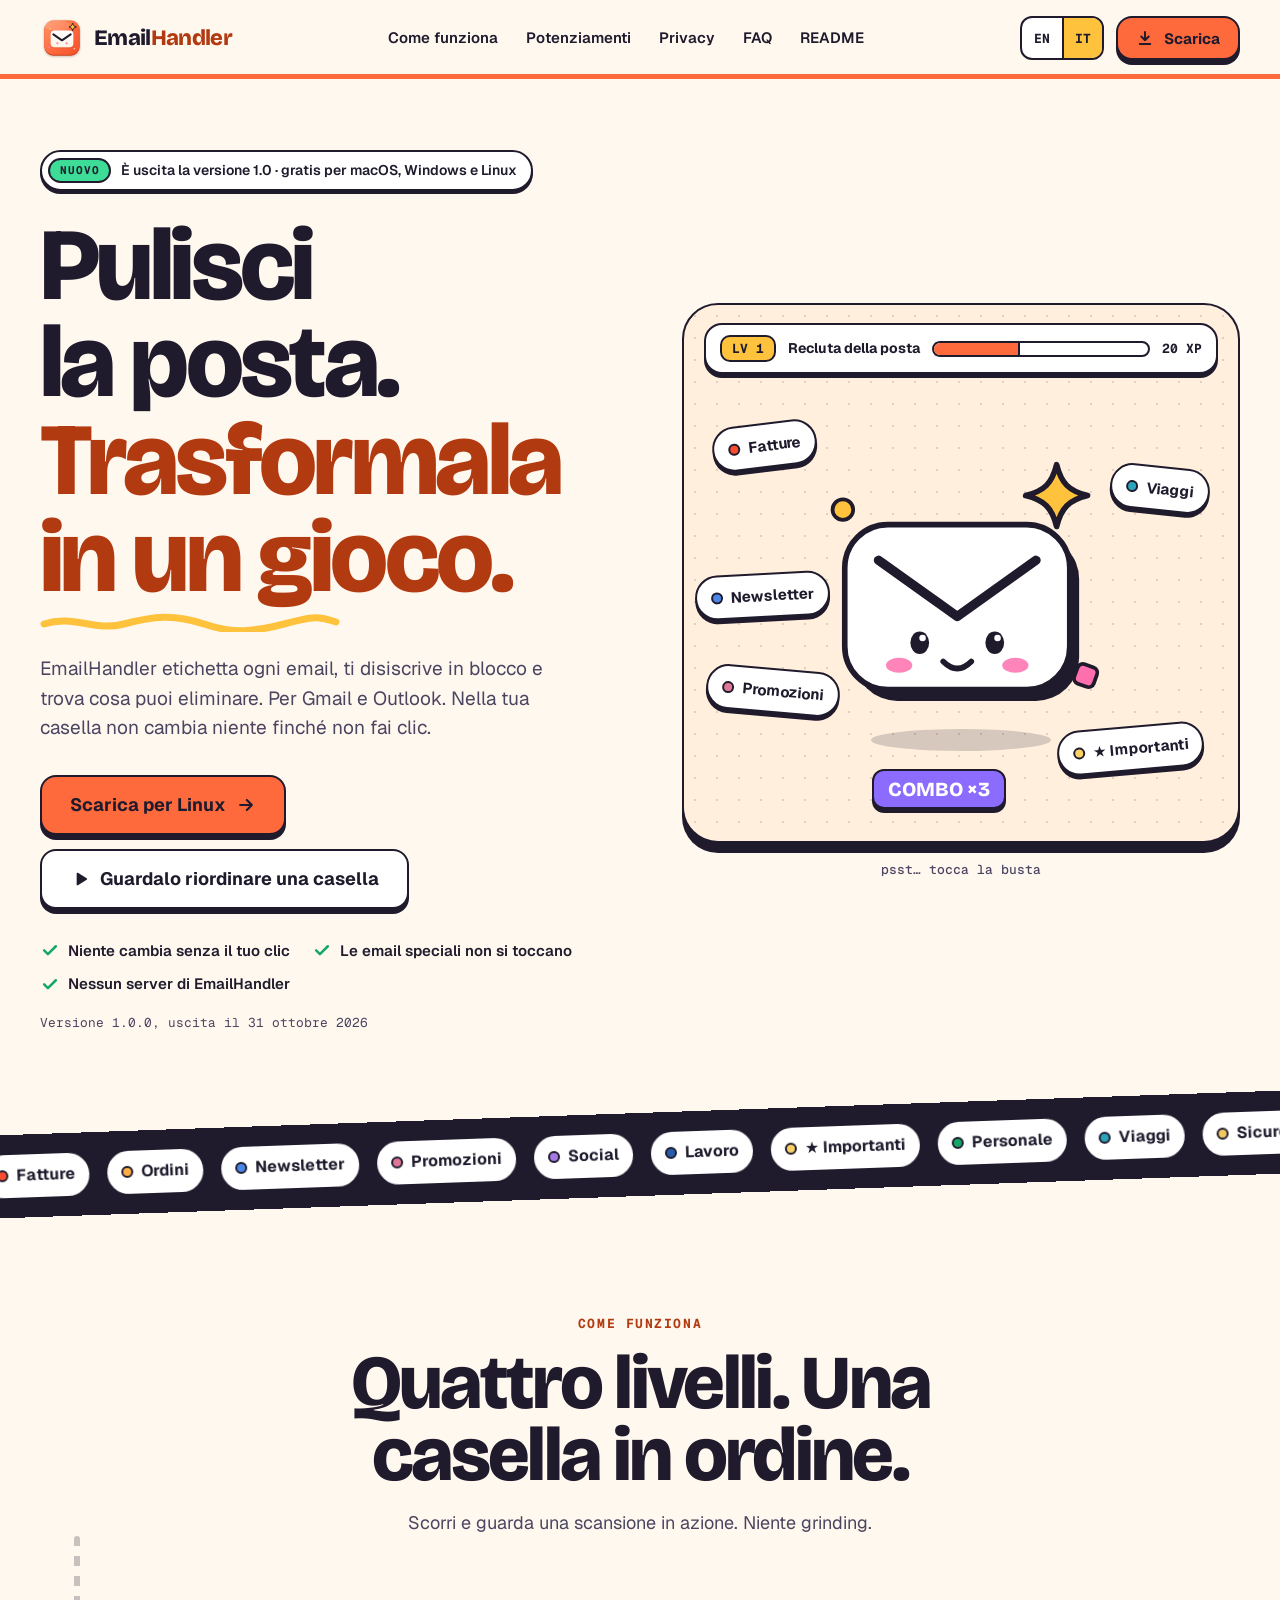
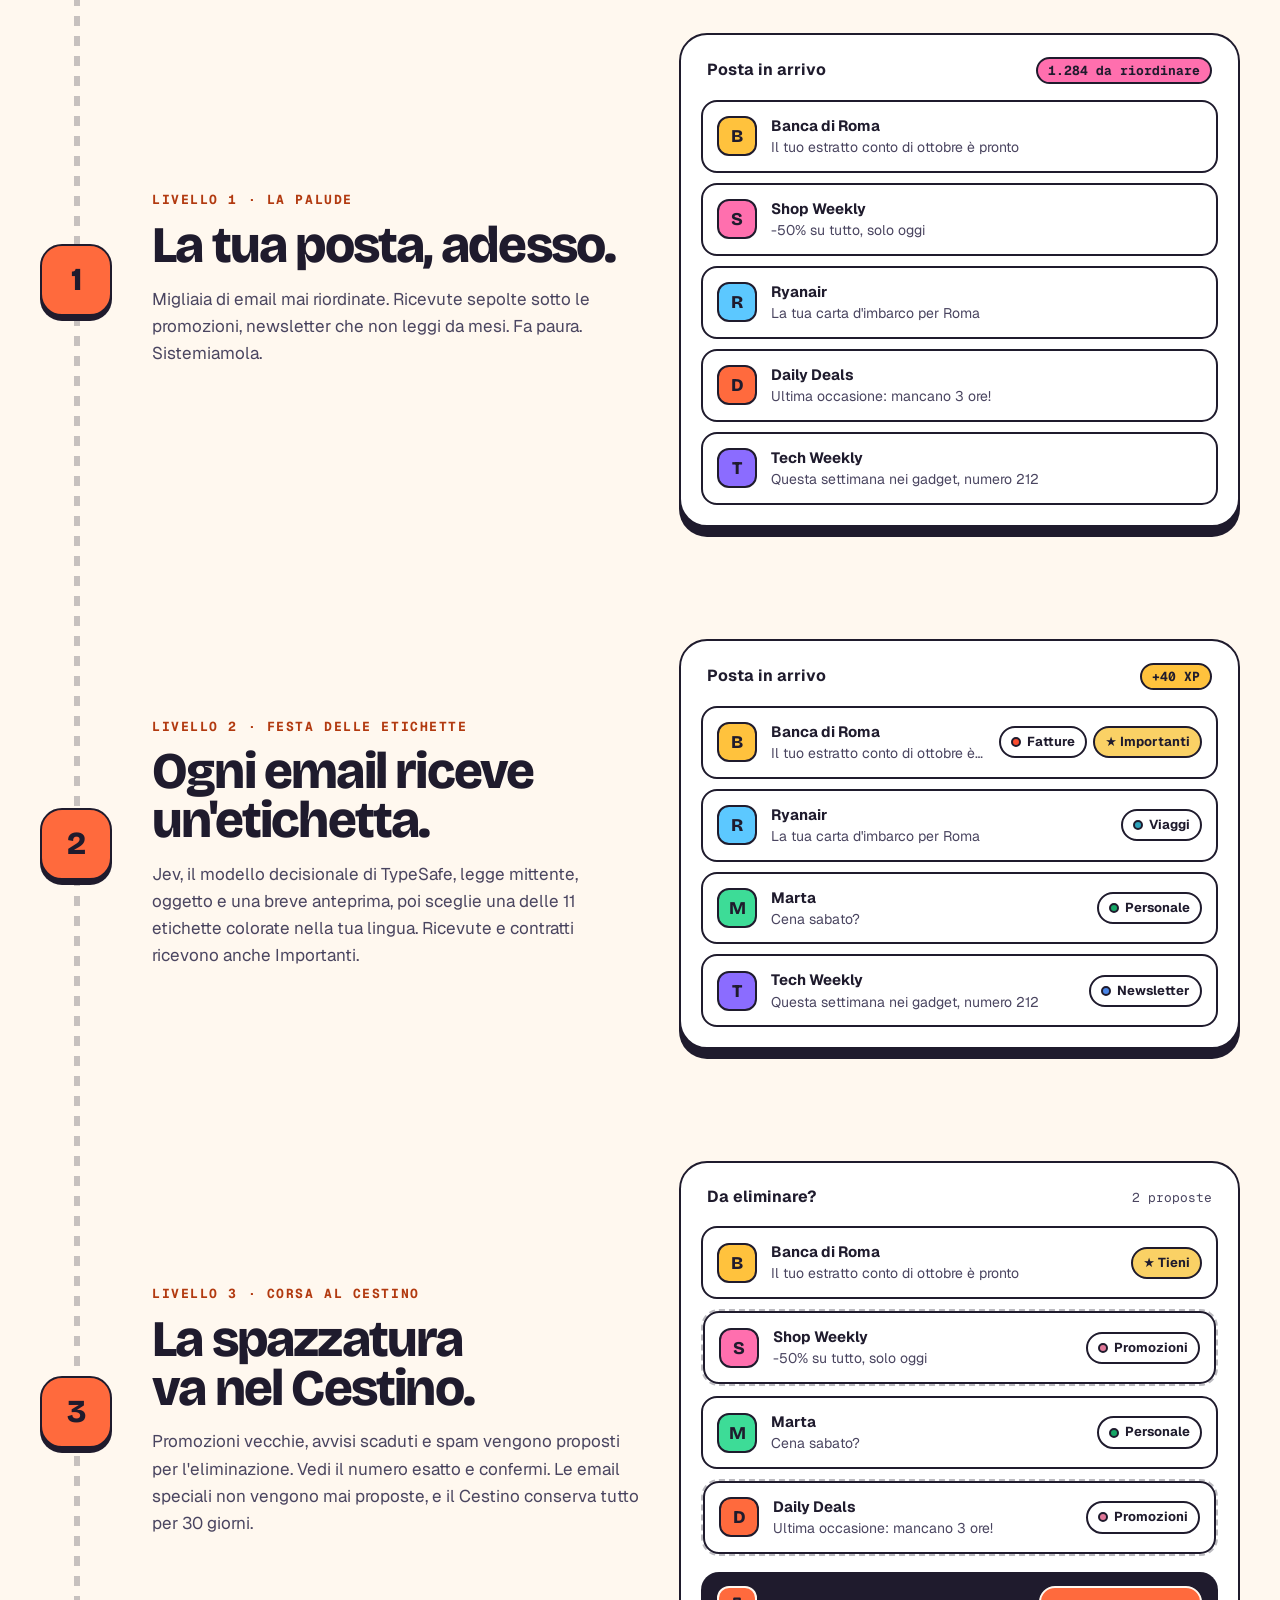
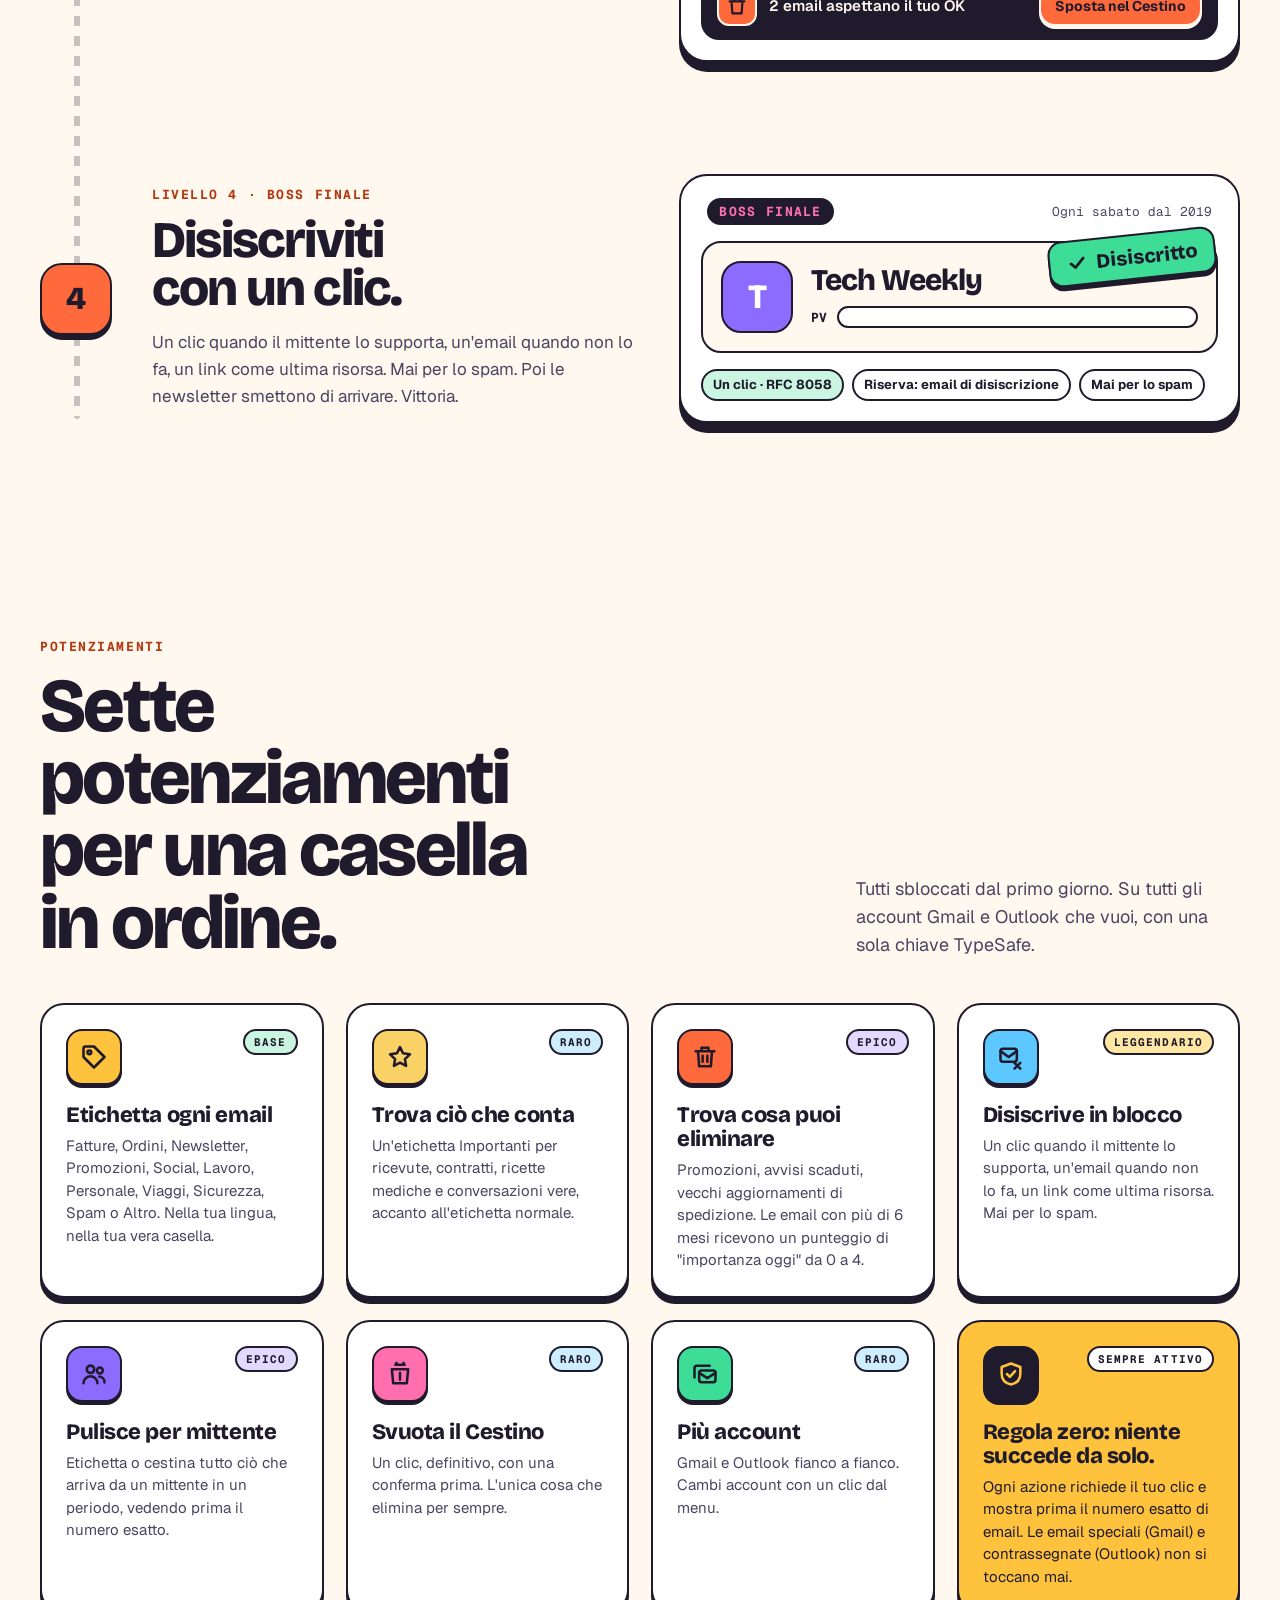
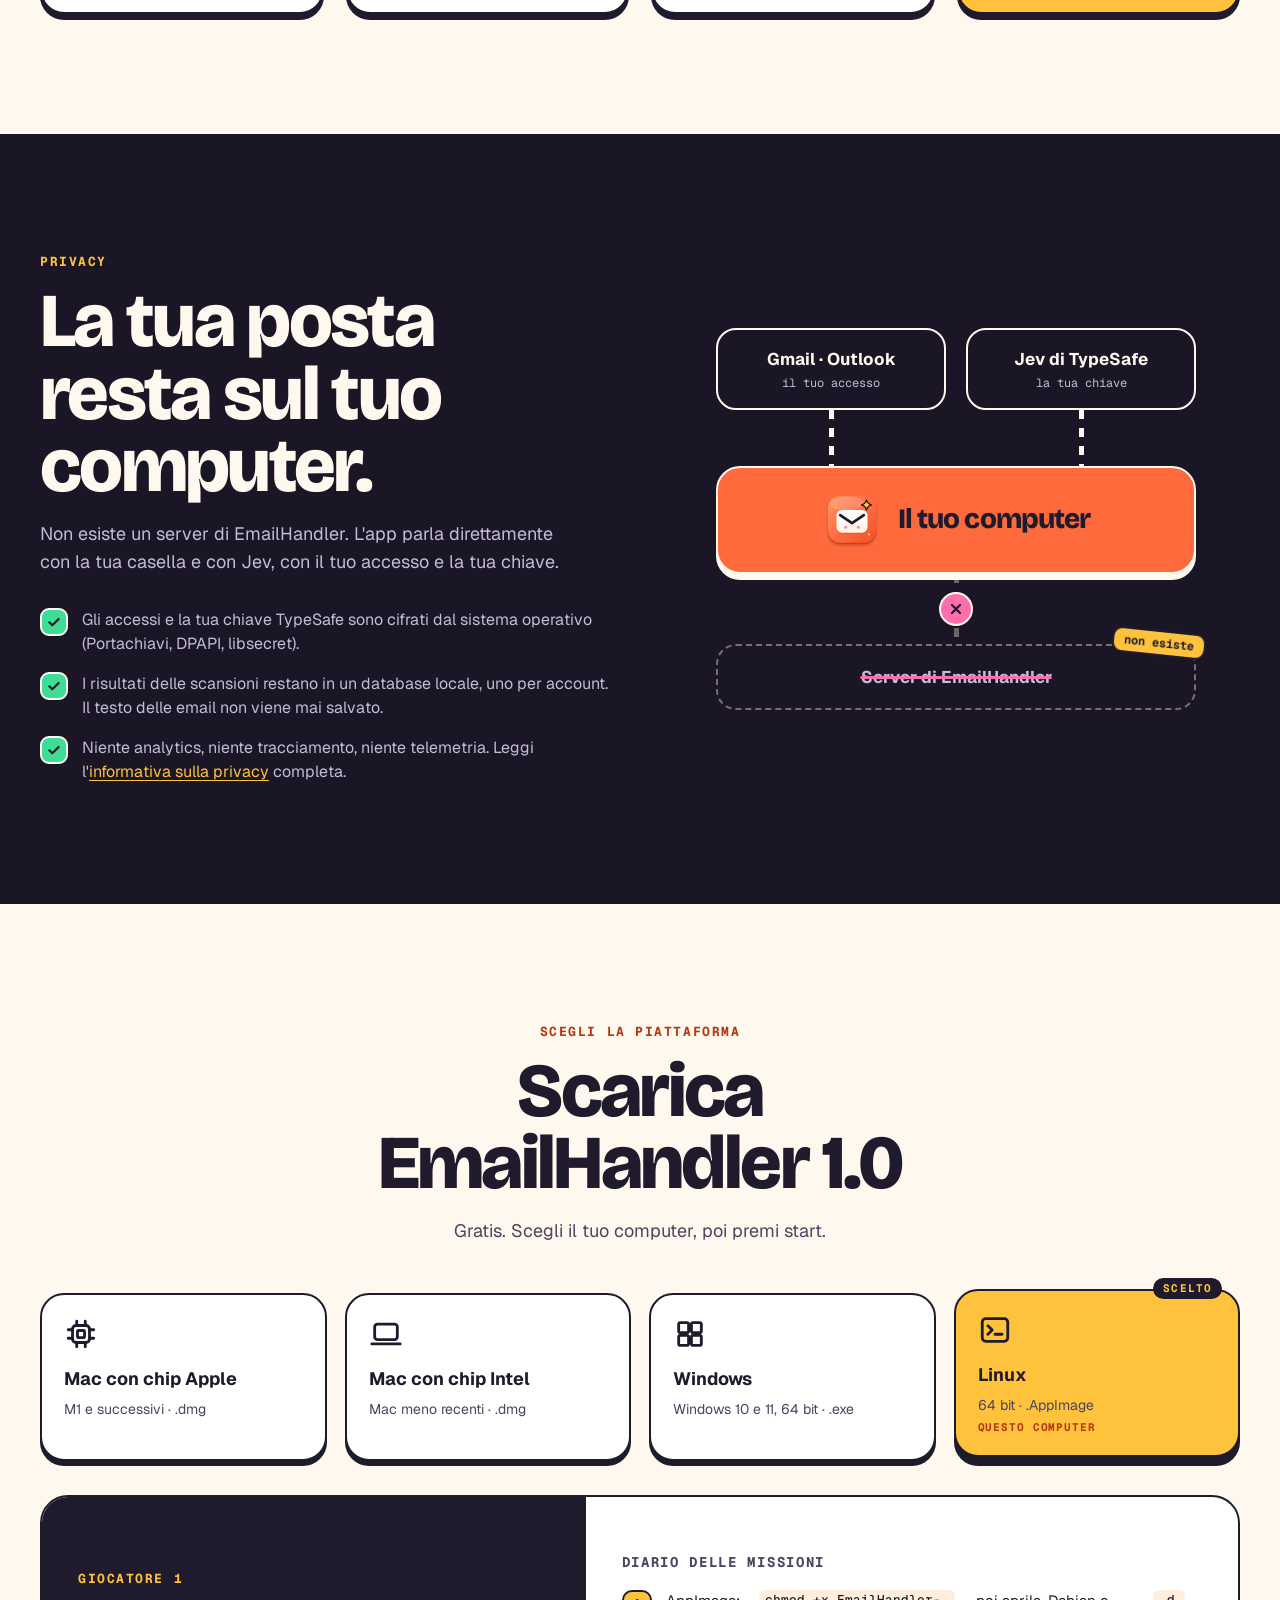
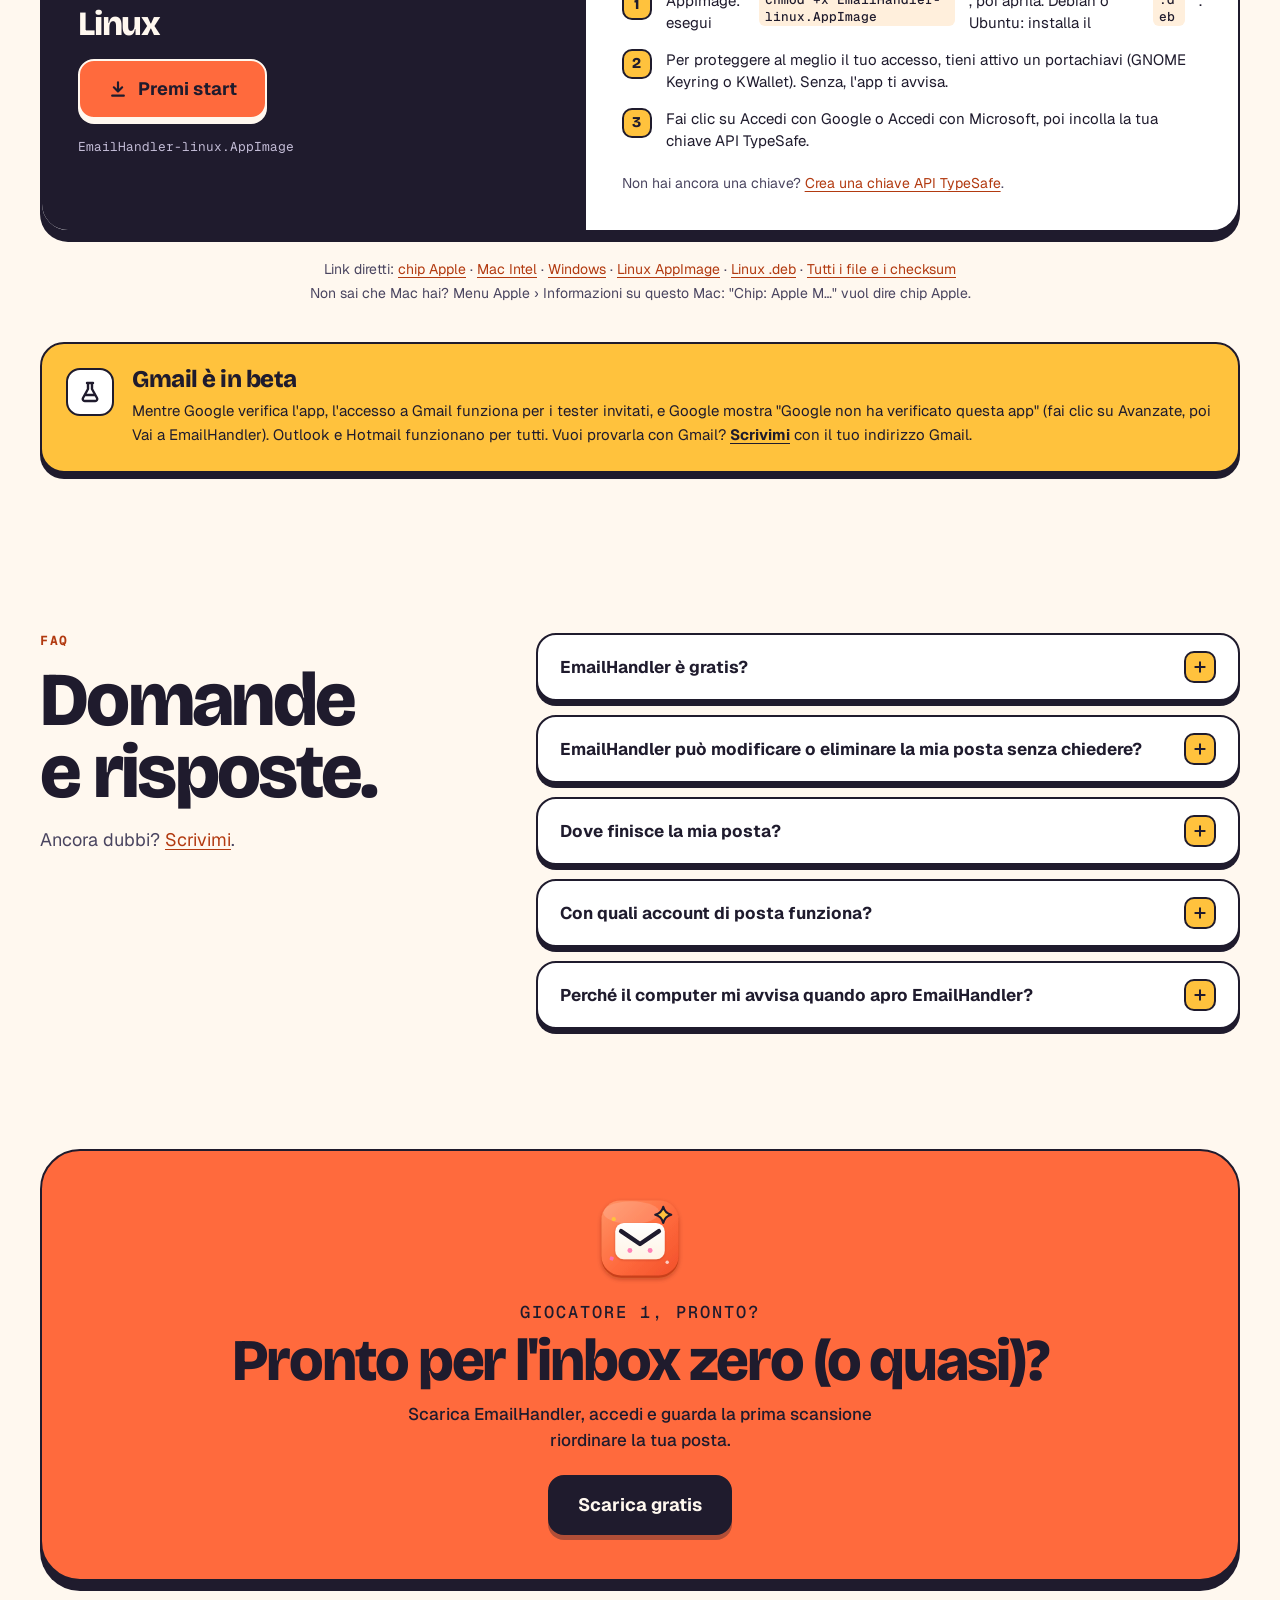
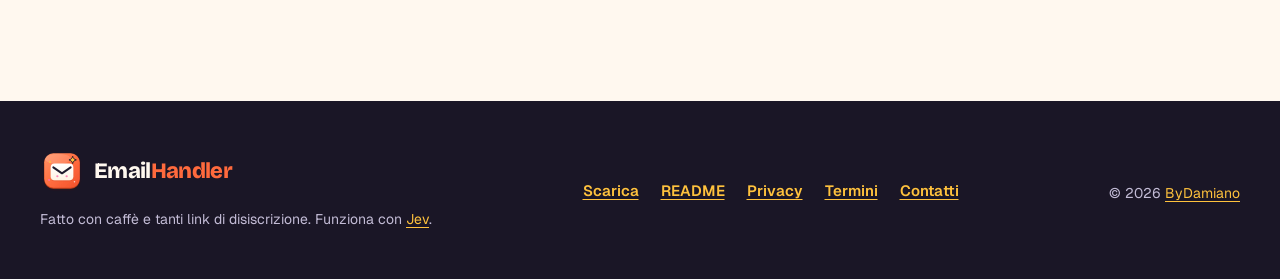
==== commit bdfc5d69: "Hide the email address and sign as ByDamiano Contact links now read 'Contact me' / 'Contattami' and " ====
--- a/it/index.html
+++ b/it/index.html
@@ -14,7 +14,7 @@
     <link rel="alternate" hreflang="it" href="https://bydamiano.github.io/emailhandler-site/it/" />
     <link rel="alternate" hreflang="x-default" href="https://bydamiano.github.io/emailhandler-site/" />
     <meta name="robots" content="index, follow, max-image-preview:large" />
-    <meta name="author" content="Damiano Maka" />
+    <meta name="author" content="ByDamiano" />
     <meta name="application-name" content="EmailHandler" />
     <meta name="theme-color" content="#fff8ef" />
 
@@ -68,7 +68,7 @@
         "image": "https://bydamiano.github.io/emailhandler-site/assets/icon-512.png",
         "screenshot": "https://bydamiano.github.io/emailhandler-site/assets/og-image.png",
         "offers": { "@type": "Offer", "price": "0", "priceCurrency": "EUR" },
-        "author": { "@type": "Person", "name": "Damiano Maka" }
+        "author": { "@type": "Person", "name": "ByDamiano", "url": "https://bydamiano.me" }
       }
     </script>
     <script type="application/ld+json">
@@ -537,8 +537,8 @@
             <h3 class="display">Gmail è in beta</h3>
             <p>
               Mentre Google verifica l'app, l'accesso a Gmail funziona per i tester invitati, e Google mostra "Google non ha verificato questa app"
-              (fai clic su Avanzate, poi Vai a EmailHandler). Outlook e Hotmail funzionano per tutti. Vuoi provarla con Gmail? Scrivi a
-              <a href="mailto:bydamiano07@gmail.com?subject=EmailHandler%20beta">bydamiano07@gmail.com</a> con il tuo indirizzo Gmail.
+              (fai clic su Avanzate, poi Vai a EmailHandler). Outlook e Hotmail funzionano per tutti. Vuoi provarla con Gmail?
+              <a href="mailto:bydamiano07@gmail.com?subject=EmailHandler%20beta">Scrivimi</a> con il tuo indirizzo Gmail.
             </p>
           </div>
         </div>
@@ -608,7 +608,7 @@
           <a href="terms.html">Termini</a>
           <a href="mailto:bydamiano07@gmail.com">Contatti</a>
         </nav>
-        <small>© 2026 Damiano Maka</small>
+        <small>© 2026 <a href="https://bydamiano.me">ByDamiano</a></small>
       </div>
     </footer>
 
